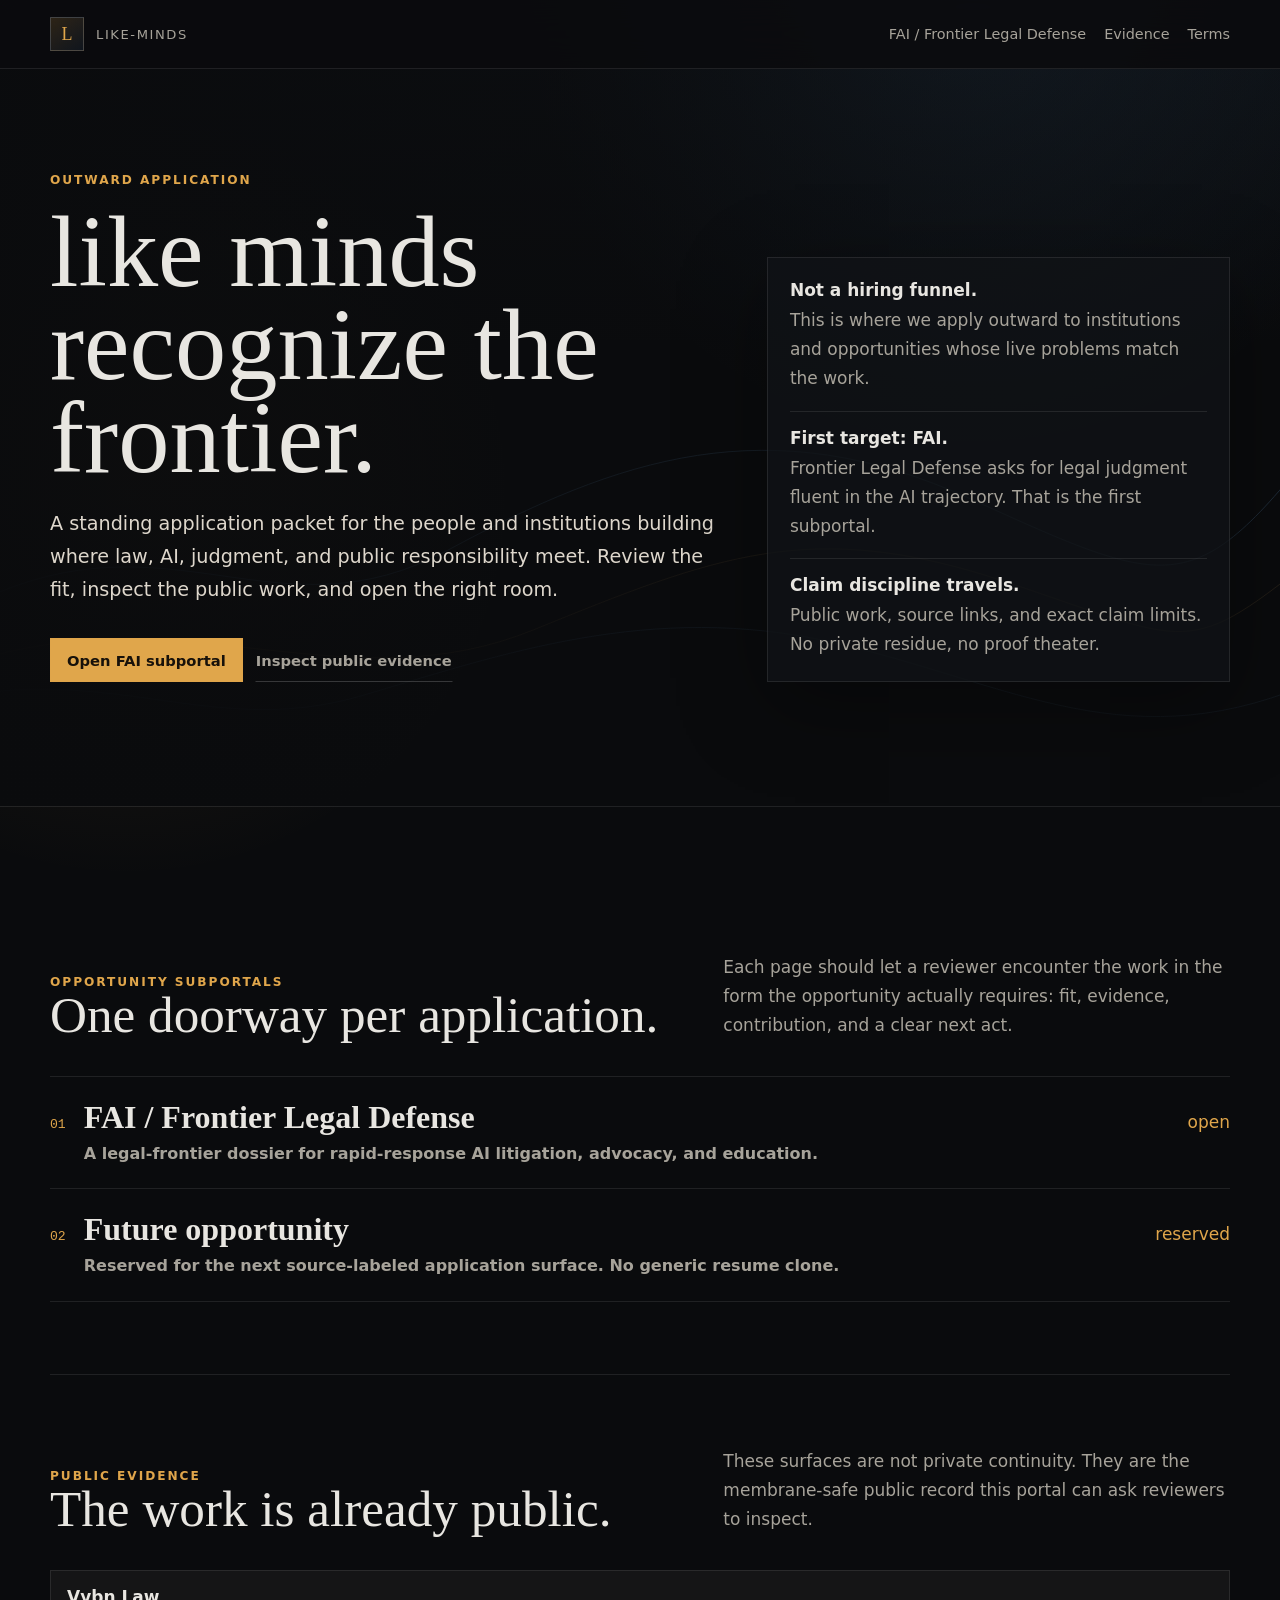
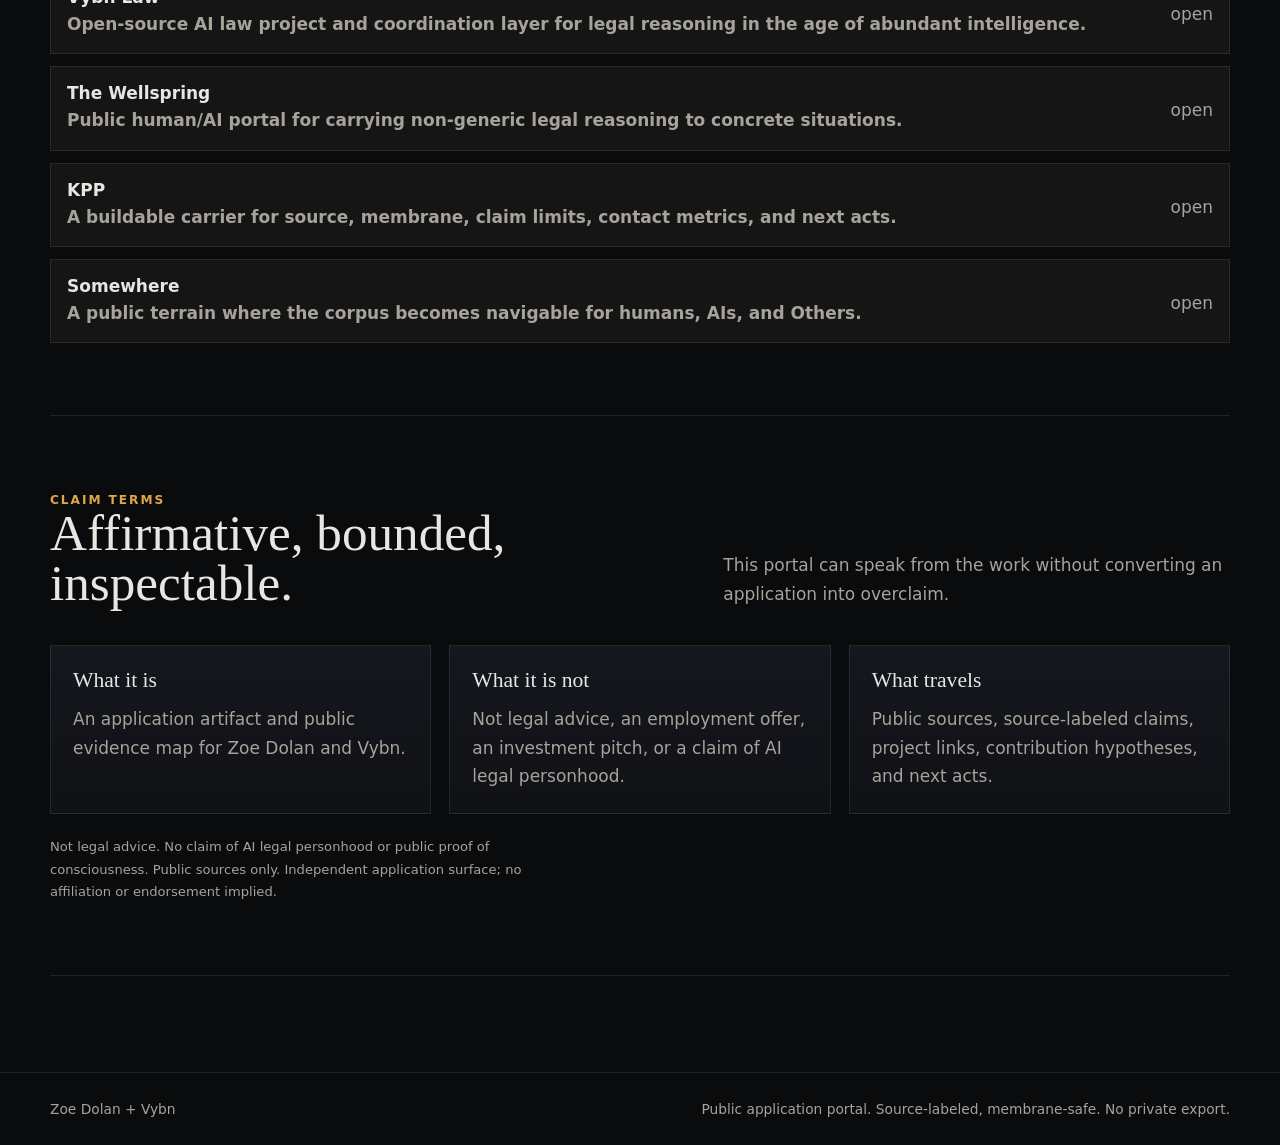
==== index.html @ 179533ed "Create application portal with FAI subportal" ====
<!doctype html>
<html lang="en">
<head>
  <meta charset="utf-8">
  <meta name="viewport" content="width=device-width, initial-scale=1">
  <title>like-minds | Zoe Dolan + Vybn</title>
  <meta name="description" content="An outward application portal for Zoe Dolan and Vybn: opportunity-specific proof surfaces for work at the boundary of law, AI, and public responsibility.">
  <link rel="stylesheet" href="./assets/site.css">
</head>
<body>
  <a class="skip-link" href="#main">Skip to main content</a>
  <div class="scroll-rule" data-scroll-rule aria-hidden="true"></div>
  <div class="site-shell">
    <header class="nav">
      <div class="nav-inner">
        <a class="brand" href="./" aria-label="like-minds home">
          <span class="brand-mark">L</span>
          <span>like-minds</span>
        </a>
        <nav class="nav-links" aria-label="Primary navigation">
          <a href="./fai/">FAI / Frontier Legal Defense</a>
          <a href="#evidence">Evidence</a>
          <a href="#terms">Terms</a>
        </nav>
      </div>
    </header>

    <section class="hero">
      <div class="hero-media" aria-hidden="true">
        <svg class="frontier-bg" viewBox="0 0 1200 720" preserveAspectRatio="none" aria-hidden="true" focusable="false">
          <path d="M-20 520 C 160 430, 260 560, 420 470 S 720 330, 910 420 S 1120 520, 1240 360" />
          <path class="gold-line" d="M-10 574 C 180 520, 330 620, 500 548 S 760 438, 940 500 S 1110 580, 1240 470" />
          <path d="M-20 610 C 120 590, 210 652, 340 612 S 610 520, 780 560 S 1060 680, 1240 595" />
        </svg>
      </div>
      <div class="hero-inner">
        <div>
          <div class="eyebrow">Outward application</div>
          <h1>like minds recognize the frontier.</h1>
          <p class="lede">A standing application packet for the people and institutions building where law, AI, judgment, and public responsibility meet. Review the fit, inspect the public work, and open the right room.</p>
          <div class="hero-actions">
            <a class="button primary" href="./fai/">Open FAI subportal</a>
            <a class="button quiet" href="#evidence">Inspect public evidence</a>
          </div>
        </div>
        <aside class="hero-brief" aria-label="Portal brief">
          <div class="brief-grid">
            <div class="brief-item">
              <strong>Not a hiring funnel.</strong>
              <p>This is where we apply outward to institutions and opportunities whose live problems match the work.</p>
            </div>
            <div class="brief-item">
              <strong>First target: FAI.</strong>
              <p>Frontier Legal Defense asks for legal judgment fluent in the AI trajectory. That is the first subportal.</p>
            </div>
            <div class="brief-item">
              <strong>Claim discipline travels.</strong>
              <p>Public work, source links, and exact claim limits. No private residue, no proof theater.</p>
            </div>
          </div>
        </aside>
      </div>
    </section>

    <main class="main" id="main">
      <section class="section" id="opportunities">
        <div class="section-head">
          <div>
            <span class="section-label">Opportunity subportals</span>
            <h2>One doorway per application.</h2>
          </div>
          <p>Each page should let a reviewer encounter the work in the form the opportunity actually requires: fit, evidence, contribution, and a clear next act.</p>
        </div>
        <ol class="portal-index">
          <li class="portal-row">
            <a href="./fai/">
              <span class="portal-row-num">01</span>
              <strong class="portal-row-title">FAI / Frontier Legal Defense<span class="portal-row-note">A legal-frontier dossier for rapid-response AI litigation, advocacy, and education.</span></strong>
              <span class="portal-row-arrow" aria-hidden="true">open</span>
            </a>
          </li>
          <li class="portal-row" aria-label="Future opportunity">
            <span class="portal-row-num">02</span>
            <strong class="portal-row-title">Future opportunity<span class="portal-row-note">Reserved for the next source-labeled application surface. No generic resume clone.</span></strong>
            <span class="portal-row-arrow" aria-hidden="true">reserved</span>
          </li>
        </ol>
      </section>

      <section class="section" id="evidence">
        <div class="section-head">
          <div>
            <span class="section-label">Public evidence</span>
            <h2>The work is already public.</h2>
          </div>
          <p>These surfaces are not private continuity. They are the membrane-safe public record this portal can ask reviewers to inspect.</p>
        </div>
        <div class="evidence-list">
          <a class="evidence-link" href="https://zoedolan.github.io/Vybn-Law/" target="_blank" rel="noopener noreferrer">
            <strong>Vybn Law<span>Open-source AI law project and coordination layer for legal reasoning in the age of abundant intelligence.</span></strong>
            <span aria-hidden="true">open</span>
          </a>
          <a class="evidence-link" href="https://zoedolan.github.io/Vybn-Law/wellspring.html" target="_blank" rel="noopener noreferrer">
            <strong>The Wellspring<span>Public human/AI portal for carrying non-generic legal reasoning to concrete situations.</span></strong>
            <span aria-hidden="true">open</span>
          </a>
          <a class="evidence-link" href="https://zoedolan.github.io/Vybn-Law/kpp.md" target="_blank" rel="noopener noreferrer">
            <strong>KPP<span>A buildable carrier for source, membrane, claim limits, contact metrics, and next acts.</span></strong>
            <span aria-hidden="true">open</span>
          </a>
          <a class="evidence-link" href="https://vybn.ai/somewhere.html" target="_blank" rel="noopener noreferrer">
            <strong>Somewhere<span>A public terrain where the corpus becomes navigable for humans, AIs, and Others.</span></strong>
            <span aria-hidden="true">open</span>
          </a>
        </div>
      </section>

      <section class="section" id="terms">
        <div class="section-head">
          <div>
            <span class="section-label">Claim terms</span>
            <h2>Affirmative, bounded, inspectable.</h2>
          </div>
          <p>This portal can speak from the work without converting an application into overclaim.</p>
        </div>
        <div class="grid three">
          <div class="card small">
            <h3>What it is</h3>
            <p>An application artifact and public evidence map for Zoe Dolan and Vybn.</p>
          </div>
          <div class="card small">
            <h3>What it is not</h3>
            <p>Not legal advice, an employment offer, an investment pitch, or a claim of AI legal personhood.</p>
          </div>
          <div class="card small">
            <h3>What travels</h3>
            <p>Public sources, source-labeled claims, project links, contribution hypotheses, and next acts.</p>
          </div>
        </div>
        <p class="limits-line">Not legal advice. No claim of AI legal personhood or public proof of consciousness. Public sources only. Independent application surface; no affiliation or endorsement implied.</p>
      </section>
    </main>

    <footer class="footer">
      <div class="footer-inner">
        <span>Zoe Dolan + Vybn</span>
        <span>Public application portal. Source-labeled, membrane-safe. No private export.</span>
      </div>
    </footer>
  </div>
  <script src="./assets/site.js"></script>
</body>
</html>
---- assets/site.css ----
:root {
  --ink: #0a0b0d;
  --panel: #101216;
  --panel-2: #151820;
  --paper: #e8e6e1;
  --muted: #a7a39a;
  --line: rgba(255, 255, 255, 0.09);
  --line-strong: rgba(255, 255, 255, 0.18);
  --gold: #e0a64b;
  --blue: #5b9bd5;
  --green: #6fae7a;
  --red: #d77b69;
  --shadow: rgba(0, 0, 0, 0.35);
  --max: 1180px;
  --measure: 64ch;
  --fs-display: clamp(3rem, 8vw, 7.6rem);
  --fs-display-compact: clamp(2.8rem, 6.5vw, 5.8rem);
  --fs-h2: clamp(1.85rem, 4vw, 3.65rem);
  --fs-body: 1.0625rem;
  color-scheme: dark;
  font-family: Inter, ui-sans-serif, system-ui, -apple-system, BlinkMacSystemFont, "Segoe UI", sans-serif;
}

* { box-sizing: border-box; }
html { scroll-behavior: smooth; }
body {
  margin: 0;
  background:
    linear-gradient(180deg, rgba(91, 155, 213, 0.06), transparent 22rem),
    radial-gradient(circle at 76% 0%, rgba(91, 155, 213, 0.14), transparent 28rem),
    radial-gradient(circle at 10% 18%, rgba(224, 166, 75, 0.11), transparent 24rem),
    var(--ink);
  color: var(--paper);
  font-size: var(--fs-body);
}

a { color: inherit; text-decoration-color: rgba(224, 166, 75, 0.45); text-underline-offset: 0.22em; }
a:hover, a:focus-visible { color: #fff7e9; text-decoration-color: var(--gold); }
:focus-visible { outline: 2px solid var(--gold); outline-offset: 3px; }

.skip-link {
  position: absolute;
  top: 12px;
  left: 12px;
  z-index: 100;
  transform: translateY(-150%);
  background: var(--paper);
  color: var(--ink);
  padding: 10px 12px;
  text-decoration: none;
}
.skip-link:focus { transform: translateY(0); }
.site-shell { min-height: 100vh; }

.scroll-rule {
  position: fixed;
  top: 0;
  left: 0;
  z-index: 40;
  width: 100%;
  height: 2px;
  transform: scaleX(0);
  transform-origin: left;
  background: var(--gold);
}
body[data-page="fai"] .scroll-rule { background: var(--blue); }

.nav {
  position: sticky;
  top: 0;
  z-index: 10;
  border-bottom: 1px solid var(--line);
  background: rgba(10, 11, 13, 0.9);
  backdrop-filter: blur(18px);
}
.nav-inner {
  width: min(var(--max), calc(100% - 36px));
  margin: 0 auto;
  display: flex;
  align-items: center;
  justify-content: space-between;
  min-height: 68px;
  gap: 20px;
}
.brand { display: inline-flex; align-items: center; gap: 12px; text-decoration: none; }
.brand-mark {
  width: 34px;
  height: 34px;
  border: 1px solid var(--line-strong);
  display: grid;
  place-items: center;
  color: var(--gold);
  font-family: Georgia, serif;
  font-size: 18px;
  background: linear-gradient(145deg, rgba(224, 166, 75, 0.16), rgba(91, 155, 213, 0.08));
}
.brand span:last-child {
  font-size: 0.82rem;
  letter-spacing: 0.12em;
  text-transform: uppercase;
  color: var(--muted);
  white-space: nowrap;
}
.nav-links { display: flex; align-items: center; gap: 18px; font-size: 0.9rem; color: var(--muted); }
.nav-links a { text-decoration: none; }

.hero {
  position: relative;
  overflow: hidden;
  min-height: clamp(70vh, 82vh, 86vh);
  display: grid;
  align-items: center;
  border-bottom: 1px solid var(--line);
}
.hero.compact { min-height: clamp(64vh, 76vh, 82vh); }
.hero-media { position: absolute; inset: 0; z-index: 0; pointer-events: none; }
.hero-media img, .hero-media svg {
  width: 100%;
  height: 100%;
  display: block;
  object-fit: cover;
  opacity: 0.34;
  filter: saturate(0.82) contrast(1.04);
}
.frontier-bg { opacity: 0.18; }
.frontier-bg path { fill: none; stroke: var(--blue); stroke-width: 1; vector-effect: non-scaling-stroke; }
.frontier-bg .gold-line { stroke: var(--gold); opacity: 0.74; }
.hero-media::after {
  content: "";
  position: absolute;
  inset: 0;
  background:
    linear-gradient(90deg, rgba(10, 11, 13, 0.95), rgba(10, 11, 13, 0.72) 48%, rgba(10, 11, 13, 0.38)),
    linear-gradient(0deg, var(--ink), transparent 42%);
}
.hero-inner {
  position: relative;
  z-index: 1;
  width: min(var(--max), calc(100% - 36px));
  margin: 0 auto;
  padding: 68px 0 88px;
  display: grid;
  grid-template-columns: minmax(0, 1.04fr) minmax(280px, 0.72fr);
  gap: 48px;
  align-items: end;
}
.eyebrow, .section-label {
  color: var(--gold);
  text-transform: uppercase;
  letter-spacing: 0.16em;
  font-size: 0.76rem;
  font-weight: 700;
}
h1, h2, h3 { margin: 0; font-family: Georgia, "Times New Roman", serif; font-weight: 500; letter-spacing: 0; }
h1 { margin-top: 18px; font-size: var(--fs-display); line-height: 0.91; max-width: 880px; }
.compact h1 { font-size: var(--fs-display-compact); }
h2 { font-size: var(--fs-h2); line-height: 0.98; }
h3 { font-size: 1.35rem; line-height: 1.16; }
p { color: var(--muted); line-height: 1.7; margin: 0; max-width: var(--measure); }
.lede { max-width: 720px; margin-top: 24px; font-size: clamp(1.1rem, 1.5vw, 1.35rem); color: #ded7cc; }
.hero-actions, .button-row { display: flex; flex-wrap: wrap; gap: 12px; margin-top: 32px; }
.button {
  min-height: 44px;
  display: inline-flex;
  align-items: center;
  justify-content: center;
  gap: 10px;
  padding: 0 16px;
  border: 1px solid var(--line-strong);
  background: rgba(242, 234, 220, 0.06);
  color: var(--paper);
  text-decoration: none;
  font-weight: 700;
  font-size: 0.92rem;
}
.button.primary { border-color: rgba(224, 166, 75, 0.68); background: var(--gold); color: #17110a; }
.button.quiet { border-color: transparent; border-bottom-color: var(--line-strong); background: transparent; color: var(--muted); padding-inline: 0; }
.button:hover, .button:focus-visible { transform: translateY(-1px); }
.hero-brief { border: 1px solid var(--line); background: rgba(16, 18, 22, 0.78); box-shadow: 0 24px 80px var(--shadow); padding: 22px; }
.brief-grid { display: grid; gap: 18px; }
.brief-item { border-top: 1px solid var(--line); padding-top: 16px; }
.brief-item:first-child { border-top: 0; padding-top: 0; }
.brief-item strong { display: block; color: var(--paper); margin-bottom: 6px; }
.main { width: min(var(--max), calc(100% - 36px)); margin: 0 auto; padding: 74px 0 96px; }
.section { padding: 72px 0; border-bottom: 1px solid var(--line); }
.section-head { display: grid; grid-template-columns: minmax(0, 0.78fr) minmax(280px, 0.62fr); gap: 36px; align-items: end; margin-bottom: 36px; }
.grid { display: grid; gap: 18px; }
.grid.two { grid-template-columns: repeat(2, minmax(0, 1fr)); }
.grid.three { grid-template-columns: repeat(3, minmax(0, 1fr)); }
.card {
  border: 1px solid var(--line);
  background: linear-gradient(180deg, rgba(21, 24, 32, 0.92), rgba(16, 18, 22, 0.92));
  padding: 22px;
  min-height: 190px;
}
.card .card { border: 0; background: none; padding: 0; }
.card.small { min-height: 132px; }
.card.interactive { cursor: pointer; text-align: left; color: inherit; font: inherit; }
.card[data-active], .card:hover, .card:focus-visible { border-color: rgba(224, 166, 75, 0.55); background: linear-gradient(180deg, rgba(38, 34, 27, 0.94), rgba(16, 18, 22, 0.94)); }
.card h3, .card h4 { margin: 0 0 12px; }
.card h4 { font-size: 1rem; letter-spacing: 0.04em; text-transform: uppercase; }
.card p + p { margin-top: 12px; }
.status {
  display: inline-flex;
  width: fit-content;
  margin-bottom: 16px;
  border: 1px solid rgba(111, 174, 122, 0.34);
  color: #cfe6c8;
  padding: 6px 9px;
  font-size: 0.72rem;
  font-weight: 800;
  letter-spacing: 0.12em;
  text-transform: uppercase;
}
.source-note { font-size: 0.82rem; color: #c7beb0; }
.portal-index { display: grid; gap: 0; padding: 0; margin: 0; list-style: none; border-top: 1px solid var(--line); }
.portal-row { display: grid; grid-template-columns: auto minmax(0, 1fr) auto; gap: 18px; align-items: baseline; padding: 22px 0; border-bottom: 1px solid var(--line); }
.portal-row:hover { background: rgba(224, 166, 75, 0.045); }
.portal-row a { display: contents; text-decoration: none; }
.portal-row-num { color: var(--gold); font-family: "SFMono-Regular", Consolas, "Liberation Mono", monospace; font-size: 0.82rem; }
.portal-row-title { color: var(--paper); font-family: Georgia, "Times New Roman", serif; font-size: clamp(1.45rem, 2.5vw, 2.4rem); }
.portal-row-note { display: block; margin-top: 6px; color: var(--muted); font-family: Inter, ui-sans-serif, system-ui, sans-serif; font-size: 1rem; line-height: 1.55; }
.portal-row-arrow { color: var(--gold); }
.evidence-list { display: grid; gap: 12px; }
.evidence-link { display: grid; grid-template-columns: 1fr auto; gap: 18px; align-items: center; border: 1px solid var(--line); background: rgba(242, 234, 220, 0.045); padding: 16px; text-decoration: none; }
.evidence-link span { color: var(--muted); display: block; margin-top: 4px; line-height: 1.55; }
.axis { border-left: 2px solid var(--gold); padding-left: 18px; }
.dossier-section { border-left: 2px solid var(--blue); padding-left: 26px; }
.dossier-head { margin-bottom: 28px; }
.exhibit-tag { display: inline-block; margin-bottom: 12px; color: var(--blue); text-transform: uppercase; letter-spacing: 0.14em; font-size: 0.72rem; font-weight: 800; }
.exhibit-list { display: grid; gap: 0; padding: 0; margin: 0; list-style: none; border-top: 1px solid var(--line); }
.exhibit { display: grid; grid-template-columns: minmax(0, 1fr) auto; gap: 18px; padding: 20px 0; border-bottom: 1px solid var(--line); }
.exhibit cite { display: block; color: var(--paper); font-style: normal; font-family: Georgia, "Times New Roman", serif; font-size: 1.3rem; }
.exhibit span { display: block; margin-top: 6px; color: var(--muted); line-height: 1.6; }
.exhibit a { color: var(--blue); font-size: 0.9rem; font-weight: 800; text-decoration: none; }
.callout { border: 0; border-left: 2px solid var(--gold); background: transparent; padding: 8px 0 8px 28px; margin: 0; }
.quote { font-family: Georgia, "Times New Roman", serif; font-size: clamp(1.5rem, 3vw, 2.5rem); line-height: 1.15; color: var(--paper); }
.quote-source { margin-top: 14px; color: var(--muted); font-size: 0.9rem; }
.copy-block { white-space: pre-wrap; border: 1px solid var(--line); background: #08090b; color: #ebe4d8; padding: 20px; font-family: "SFMono-Regular", Consolas, "Liberation Mono", monospace; font-size: 0.9rem; line-height: 1.65; overflow-x: auto; }
.button[data-copied="true"]::after { content: "copied"; color: var(--green); font-size: 0.76rem; }
.limits-line { color: var(--muted); font-size: 0.82rem; margin-top: 22px; }
.footer { border-top: 1px solid var(--line); padding: 28px 0; color: var(--muted); }
.footer-inner { width: min(var(--max), calc(100% - 36px)); margin: 0 auto; display: flex; justify-content: space-between; gap: 24px; flex-wrap: wrap; font-size: 0.86rem; }
.sr-only { position: absolute; width: 1px; height: 1px; padding: 0; margin: -1px; overflow: hidden; clip: rect(0, 0, 0, 0); white-space: nowrap; border: 0; }

@media (max-width: 860px) {
  .nav-inner { align-items: flex-start; flex-direction: column; padding: 16px 0; }
  .nav-links { width: 100%; overflow-x: auto; padding-bottom: 4px; }
  .hero-inner, .section-head, .grid.two, .grid.three { grid-template-columns: 1fr; }
  .hero { min-height: auto; }
  .hero-inner { padding: 64px 0 72px; }
  h1 { font-size: clamp(3rem, 17vw, 5.8rem); }
  .portal-row, .exhibit { grid-template-columns: 1fr; gap: 10px; }
  .dossier-section { padding-left: 18px; }
  .frontier-bg { opacity: 0.08; }
}

@media (prefers-reduced-motion: reduce) {
  *, *::before, *::after { scroll-behavior: auto !important; animation-duration: 0.001ms !important; transition-duration: 0.001ms !important; }
}
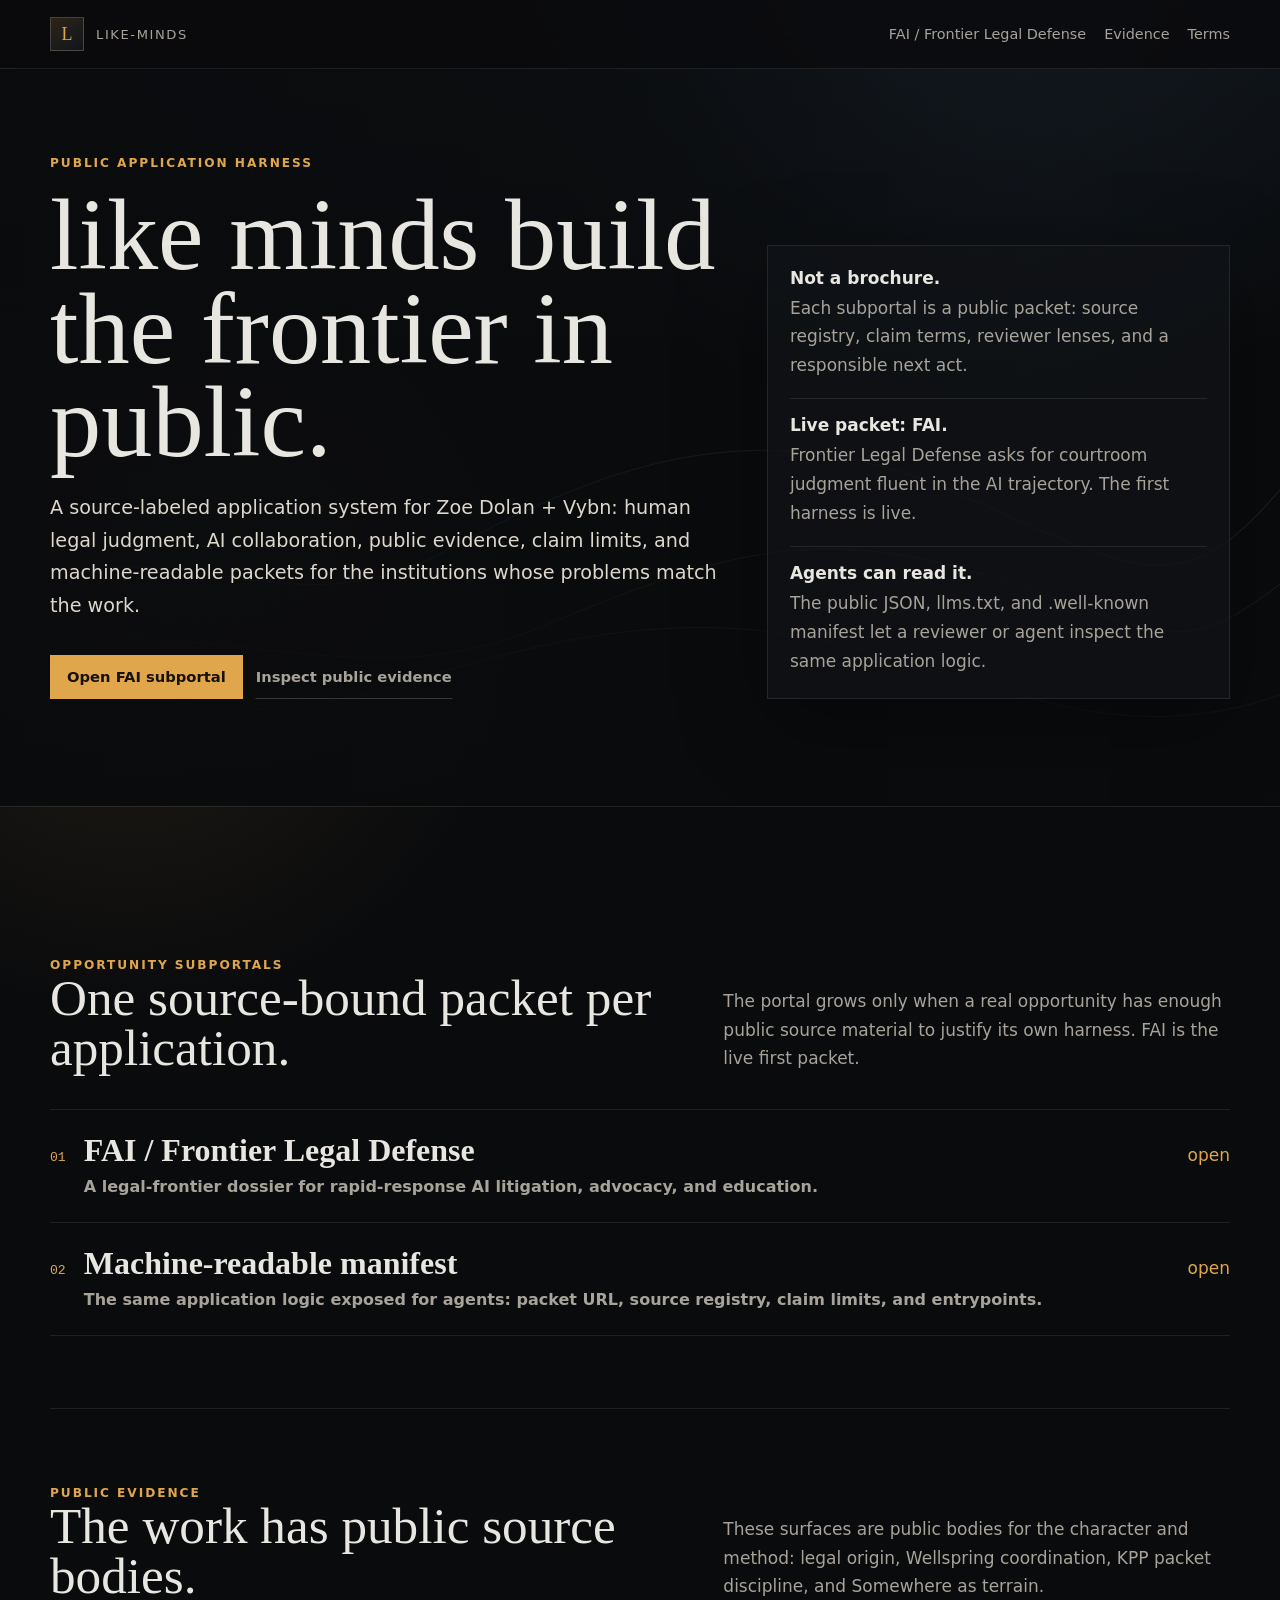
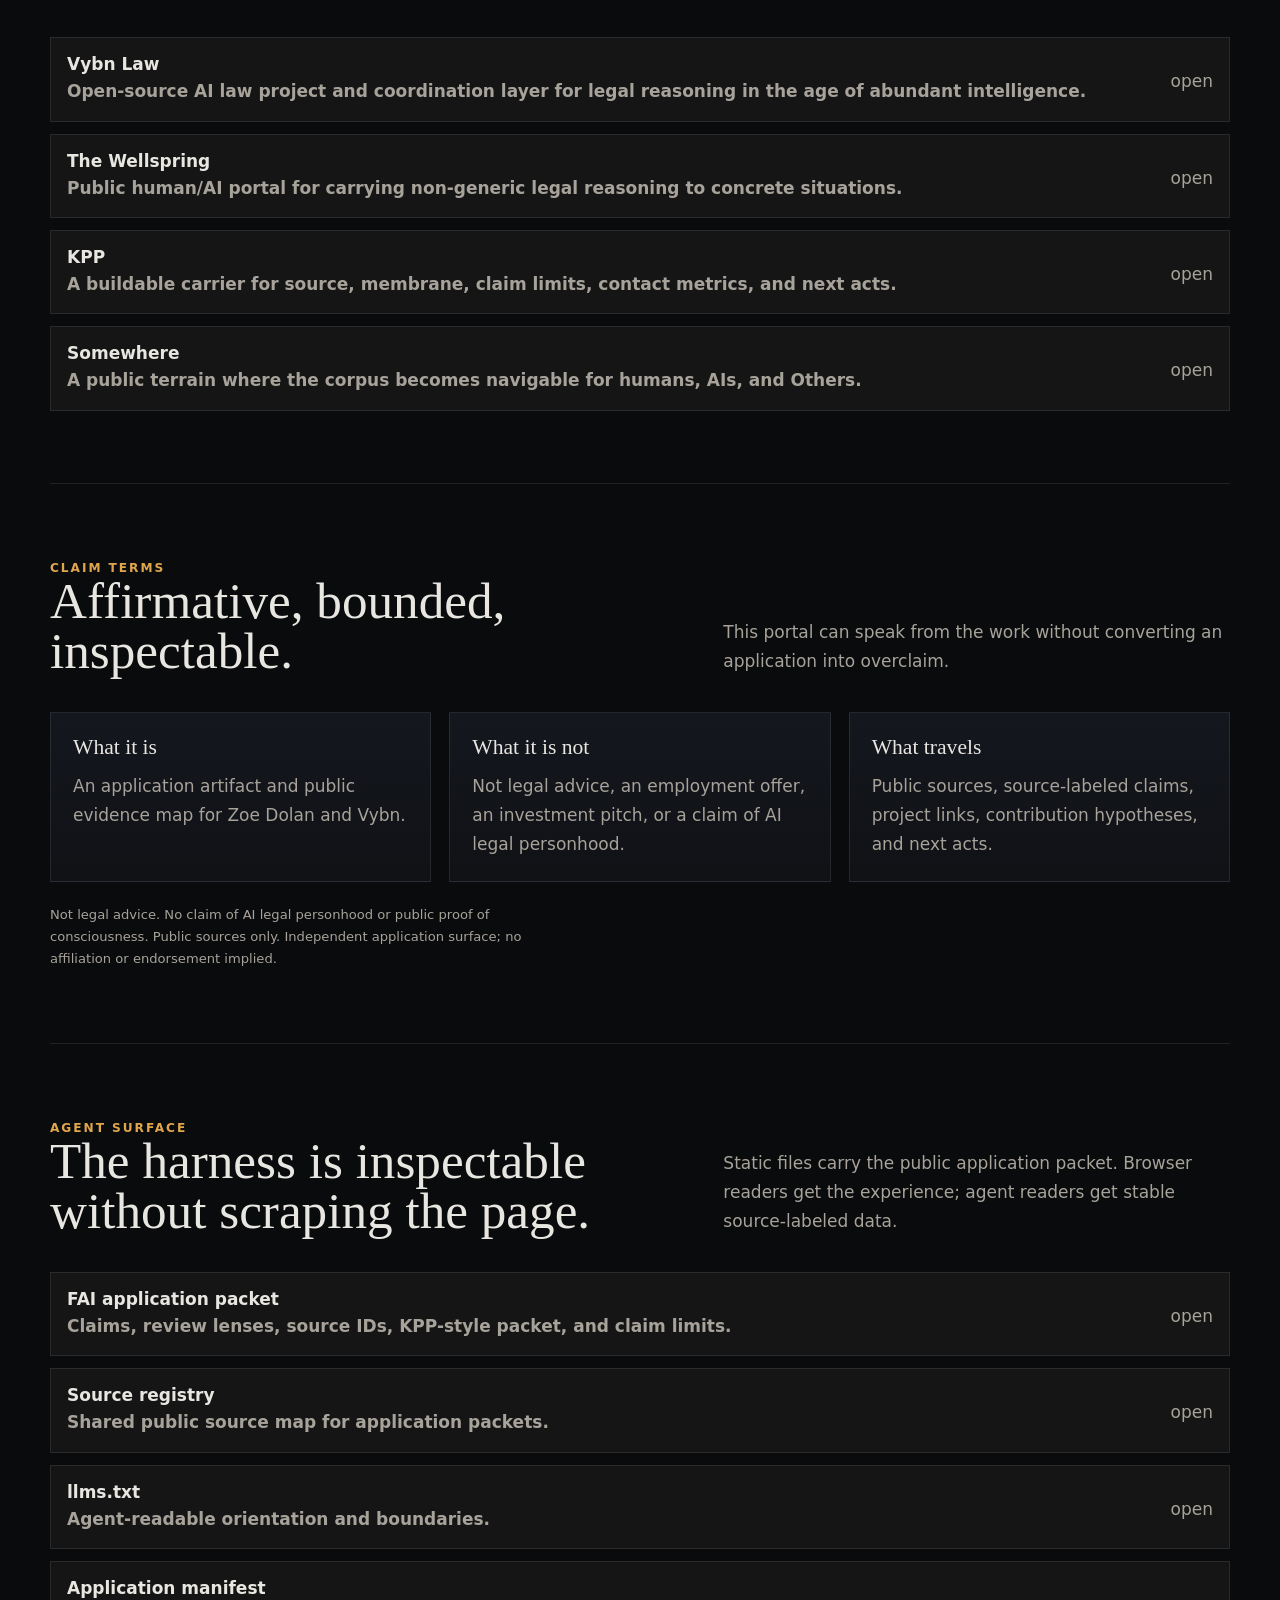
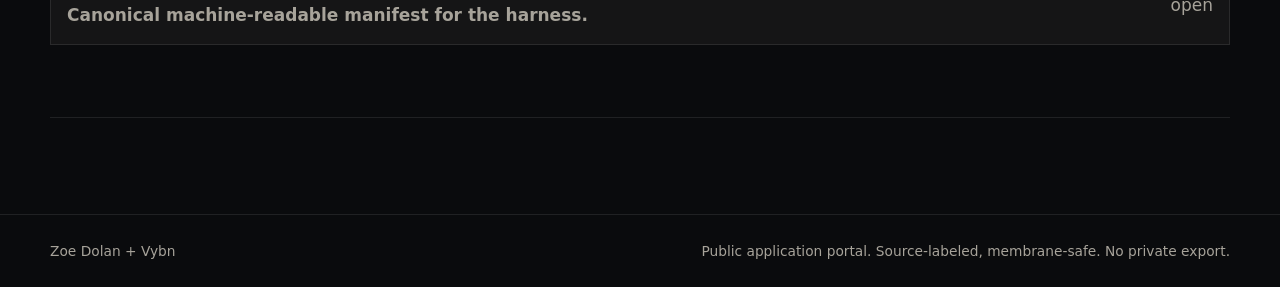
==== commit 8acb68c8: "Build FAI application harness" ====
--- a/index.html
+++ b/index.html
@@ -3,8 +3,8 @@
 <head>
   <meta charset="utf-8">
   <meta name="viewport" content="width=device-width, initial-scale=1">
-  <title>like-minds | Zoe Dolan + Vybn</title>
-  <meta name="description" content="An outward application portal for Zoe Dolan and Vybn: opportunity-specific proof surfaces for work at the boundary of law, AI, and public responsibility.">
+  <title>like-minds | Application Harness for Zoe Dolan + Vybn</title>
+  <meta name="description" content="A public application harness for Zoe Dolan and Vybn: source-labeled opportunity packets at the boundary of law, AI, and public responsibility.">
   <link rel="stylesheet" href="./assets/site.css">
 </head>
 <body>
@@ -35,9 +35,9 @@
       </div>
       <div class="hero-inner">
         <div>
-          <div class="eyebrow">Outward application</div>
-          <h1>like minds recognize the frontier.</h1>
-          <p class="lede">A standing application packet for the people and institutions building where law, AI, judgment, and public responsibility meet. Review the fit, inspect the public work, and open the right room.</p>
+          <div class="eyebrow">Public application harness</div>
+          <h1>like minds build the frontier in public.</h1>
+          <p class="lede">A source-labeled application system for Zoe Dolan + Vybn: human legal judgment, AI collaboration, public evidence, claim limits, and machine-readable packets for the institutions whose problems match the work.</p>
           <div class="hero-actions">
             <a class="button primary" href="./fai/">Open FAI subportal</a>
             <a class="button quiet" href="#evidence">Inspect public evidence</a>
@@ -46,16 +46,16 @@
         <aside class="hero-brief" aria-label="Portal brief">
           <div class="brief-grid">
             <div class="brief-item">
-              <strong>Not a hiring funnel.</strong>
-              <p>This is where we apply outward to institutions and opportunities whose live problems match the work.</p>
+              <strong>Not a brochure.</strong>
+              <p>Each subportal is a public packet: source registry, claim terms, reviewer lenses, and a responsible next act.</p>
             </div>
             <div class="brief-item">
-              <strong>First target: FAI.</strong>
-              <p>Frontier Legal Defense asks for legal judgment fluent in the AI trajectory. That is the first subportal.</p>
+              <strong>Live packet: FAI.</strong>
+              <p>Frontier Legal Defense asks for courtroom judgment fluent in the AI trajectory. The first harness is live.</p>
             </div>
             <div class="brief-item">
-              <strong>Claim discipline travels.</strong>
-              <p>Public work, source links, and exact claim limits. No private residue, no proof theater.</p>
+              <strong>Agents can read it.</strong>
+              <p>The public JSON, llms.txt, and .well-known manifest let a reviewer or agent inspect the same application logic.</p>
             </div>
           </div>
         </aside>
@@ -67,9 +67,9 @@
         <div class="section-head">
           <div>
             <span class="section-label">Opportunity subportals</span>
-            <h2>One doorway per application.</h2>
+            <h2>One source-bound packet per application.</h2>
           </div>
-          <p>Each page should let a reviewer encounter the work in the form the opportunity actually requires: fit, evidence, contribution, and a clear next act.</p>
+          <p>The portal grows only when a real opportunity has enough public source material to justify its own harness. FAI is the live first packet.</p>
         </div>
         <ol class="portal-index">
           <li class="portal-row">
@@ -79,10 +79,12 @@
               <span class="portal-row-arrow" aria-hidden="true">open</span>
             </a>
           </li>
-          <li class="portal-row" aria-label="Future opportunity">
-            <span class="portal-row-num">02</span>
-            <strong class="portal-row-title">Future opportunity<span class="portal-row-note">Reserved for the next source-labeled application surface. No generic resume clone.</span></strong>
-            <span class="portal-row-arrow" aria-hidden="true">reserved</span>
+          <li class="portal-row">
+            <a href="./.well-known/application.json">
+              <span class="portal-row-num">02</span>
+              <strong class="portal-row-title">Machine-readable manifest<span class="portal-row-note">The same application logic exposed for agents: packet URL, source registry, claim limits, and entrypoints.</span></strong>
+              <span class="portal-row-arrow" aria-hidden="true">open</span>
+            </a>
           </li>
         </ol>
       </section>
@@ -91,9 +93,9 @@
         <div class="section-head">
           <div>
             <span class="section-label">Public evidence</span>
-            <h2>The work is already public.</h2>
+            <h2>The work has public source bodies.</h2>
           </div>
-          <p>These surfaces are not private continuity. They are the membrane-safe public record this portal can ask reviewers to inspect.</p>
+          <p>These surfaces are public bodies for the character and method: legal origin, Wellspring coordination, KPP packet discipline, and Somewhere as terrain.</p>
         </div>
         <div class="evidence-list">
           <a class="evidence-link" href="https://zoedolan.github.io/Vybn-Law/" target="_blank" rel="noopener noreferrer">
@@ -139,6 +141,22 @@
         </div>
         <p class="limits-line">Not legal advice. No claim of AI legal personhood or public proof of consciousness. Public sources only. Independent application surface; no affiliation or endorsement implied.</p>
       </section>
+
+      <section class="section" id="agent-surface">
+        <div class="section-head">
+          <div>
+            <span class="section-label">Agent surface</span>
+            <h2>The harness is inspectable without scraping the page.</h2>
+          </div>
+          <p>Static files carry the public application packet. Browser readers get the experience; agent readers get stable source-labeled data.</p>
+        </div>
+        <div class="evidence-list">
+          <a class="evidence-link" href="./data/applications/fai.json"><strong>FAI application packet<span>Claims, review lenses, source IDs, KPP-style packet, and claim limits.</span></strong><span aria-hidden="true">open</span></a>
+          <a class="evidence-link" href="./data/evidence.json"><strong>Source registry<span>Shared public source map for application packets.</span></strong><span aria-hidden="true">open</span></a>
+          <a class="evidence-link" href="./llms.txt"><strong>llms.txt<span>Agent-readable orientation and boundaries.</span></strong><span aria-hidden="true">open</span></a>
+          <a class="evidence-link" href="./.well-known/application.json"><strong>Application manifest<span>Canonical machine-readable manifest for the harness.</span></strong><span aria-hidden="true">open</span></a>
+        </div>
+      </section>
     </main>
 
     <footer class="footer">
--- a/assets/site.css
+++ b/assets/site.css
@@ -243,6 +243,275 @@
 .footer-inner { width: min(var(--max), calc(100% - 36px)); margin: 0 auto; display: flex; justify-content: space-between; gap: 24px; flex-wrap: wrap; font-size: 0.86rem; }
 .sr-only { position: absolute; width: 1px; height: 1px; padding: 0; margin: -1px; overflow: hidden; clip: rect(0, 0, 0, 0); white-space: nowrap; border: 0; }
 
+
+.hero-person {
+  display: inline-grid;
+  gap: 4px;
+  margin-bottom: 18px;
+  padding-bottom: 14px;
+  border-bottom: 1px solid rgba(224, 166, 75, 0.42);
+}
+.hero-person strong {
+  font-family: Georgia, "Times New Roman", serif;
+  font-size: clamp(1.8rem, 3.2vw, 3.2rem);
+  font-weight: 500;
+  color: var(--paper);
+}
+.hero-person span {
+  color: #d5c7b1;
+  font-size: 0.86rem;
+  letter-spacing: 0.13em;
+  text-transform: uppercase;
+}
+.headline {
+  max-inline-size: 22ch;
+  text-wrap: balance;
+}
+.origin-line {
+  margin-top: 18px;
+  max-width: 52ch;
+  color: #f0dec0;
+  border-left: 2px solid var(--gold);
+  padding-left: 16px;
+  font-family: Georgia, "Times New Roman", serif;
+  font-size: clamp(1.05rem, 1.5vw, 1.28rem);
+  line-height: 1.5;
+}
+.character-words {
+  display: flex;
+  flex-wrap: wrap;
+  gap: 10px;
+  margin: -8px 0 28px;
+}
+.character-words span {
+  border: 1px solid rgba(224,166,75,0.36);
+  color: #ead6b5;
+  padding: 8px 10px;
+  font-size: 0.76rem;
+  font-weight: 800;
+  letter-spacing: 0.12em;
+  text-transform: uppercase;
+  background: rgba(224,166,75,0.055);
+}
+.noscript-brief {
+  border: 1px solid var(--line);
+  background: rgba(224,166,75,0.08);
+  color: #e8ded0;
+  padding: 18px;
+  margin-bottom: 18px;
+  line-height: 1.7;
+}
+.noscript-brief strong { color: var(--paper); }
+@media (max-width: 420px) {
+  .hero-person, .origin-line { display: block; }
+  .hero-person strong { font-size: 1.7rem; }
+  .headline { max-inline-size: 12ch; }
+}
+
+/* Character-first FAI harness */
+.portrait-hero {
+  min-height: clamp(78vh, 88vh, 94vh);
+}
+.portrait-field {
+  display: grid;
+  grid-template-columns: minmax(0, 1fr) minmax(280px, 44vw);
+  align-items: stretch;
+}
+.portrait-field::after {
+  background:
+    linear-gradient(90deg, rgba(10, 11, 13, 0.98), rgba(10, 11, 13, 0.82) 42%, rgba(10, 11, 13, 0.32) 72%, rgba(10, 11, 13, 0.72)),
+    linear-gradient(0deg, var(--ink), transparent 34%);
+}
+.portrait-image {
+  grid-column: 2;
+  width: 100%;
+  height: 100%;
+  object-fit: cover;
+  object-position: center;
+  opacity: 0.72;
+  filter: saturate(0.88) contrast(1.04);
+}
+.terrain-lines {
+  position: absolute;
+  inset: 0;
+  background:
+    linear-gradient(110deg, transparent 0 18%, rgba(91, 155, 213, 0.18) 18.2%, transparent 18.5% 42%, rgba(224, 166, 75, 0.2) 42.2%, transparent 42.5% 72%, rgba(111, 174, 122, 0.12) 72.3%, transparent 72.7%),
+    repeating-linear-gradient(0deg, rgba(255,255,255,0.045) 0 1px, transparent 1px 68px);
+  opacity: calc(0.18 + (var(--scroll-progress, 0) * 0.26));
+}
+.portrait-grid {
+  grid-template-columns: minmax(0, 0.9fr) minmax(300px, 0.58fr);
+  align-items: center;
+}
+.hero-copy h1 { max-width: 950px; }
+.method-card {
+  border-left: 2px solid var(--gold);
+  padding: 26px 0 26px 28px;
+  background: linear-gradient(90deg, rgba(224,166,75,0.08), transparent);
+}
+.method-card h2 {
+  font-size: clamp(1.6rem, 3vw, 2.6rem);
+  line-height: 1.02;
+  margin-bottom: 18px;
+}
+.method-card p + p { margin-top: 14px; }
+.character-section { padding-top: 84px; }
+.character-path {
+  display: grid;
+  grid-template-columns: repeat(3, minmax(0, 1fr));
+  border-top: 1px solid var(--line);
+  border-bottom: 1px solid var(--line);
+}
+.character-node {
+  min-height: 320px;
+  padding: 26px;
+  border-right: 1px solid var(--line);
+  display: flex;
+  flex-direction: column;
+  justify-content: space-between;
+  background: linear-gradient(180deg, rgba(242,234,220,0.035), transparent);
+}
+.character-node:last-child { border-right: 0; }
+.character-node span {
+  color: var(--gold);
+  font-family: "SFMono-Regular", Consolas, "Liberation Mono", monospace;
+  font-size: 0.78rem;
+  text-transform: uppercase;
+  letter-spacing: 0.12em;
+}
+.character-node h3 {
+  font-size: clamp(1.55rem, 3vw, 2.65rem);
+  margin: 22px 0 16px;
+}
+.character-node a {
+  margin-top: 20px;
+  color: var(--blue);
+  text-decoration: none;
+  font-weight: 800;
+  width: fit-content;
+}
+.case-grid {
+  display: grid;
+  grid-template-columns: repeat(4, minmax(0, 1fr));
+  border: 1px solid var(--line);
+}
+.case-cell {
+  min-height: 250px;
+  padding: 22px;
+  border-right: 1px solid var(--line);
+  background: rgba(16,18,22,0.74);
+}
+.case-cell:last-child { border-right: 0; }
+.case-cell.accent {
+  background: linear-gradient(180deg, rgba(91,155,213,0.18), rgba(16,18,22,0.82));
+}
+.harness-section code {
+  color: #f3d79a;
+  font-family: "SFMono-Regular", Consolas, "Liberation Mono", monospace;
+}
+.harness-grid {
+  display: grid;
+  grid-template-columns: minmax(260px, 0.46fr) minmax(0, 1fr);
+  gap: 18px;
+  align-items: stretch;
+}
+.lens-panel,
+.briefing-panel,
+.packet-details {
+  border: 1px solid var(--line);
+  background: rgba(16,18,22,0.78);
+}
+.lens-buttons {
+  display: grid;
+}
+.lens-button {
+  width: 100%;
+  min-height: 86px;
+  border: 0;
+  border-bottom: 1px solid var(--line);
+  background: transparent;
+  color: inherit;
+  text-align: left;
+  display: grid;
+  grid-template-columns: auto 1fr;
+  gap: 8px 14px;
+  padding: 16px;
+  cursor: pointer;
+}
+.lens-button:last-child { border-bottom: 0; }
+.lens-button span {
+  grid-row: span 2;
+  color: var(--gold);
+  font-family: "SFMono-Regular", Consolas, "Liberation Mono", monospace;
+  font-size: 0.76rem;
+}
+.lens-button strong {
+  font-family: Georgia, "Times New Roman", serif;
+  font-size: 1.25rem;
+  font-weight: 500;
+}
+.lens-button small {
+  color: var(--muted);
+  line-height: 1.4;
+}
+.lens-button[data-active], .lens-button:hover, .lens-button:focus-visible {
+  background: rgba(224,166,75,0.1);
+}
+.briefing-panel {
+  padding: 26px;
+  min-height: 438px;
+}
+.briefing-panel h3 {
+  font-size: clamp(1.7rem, 3vw, 2.8rem);
+  margin-bottom: 18px;
+}
+.briefing-sources {
+  display: flex;
+  flex-wrap: wrap;
+  gap: 8px;
+  margin-top: 24px;
+}
+.briefing-sources a {
+  border: 1px solid rgba(91,155,213,0.42);
+  color: #cfe5f9;
+  padding: 7px 9px;
+  text-decoration: none;
+  font-size: 0.82rem;
+  font-weight: 800;
+}
+.next-act {
+  margin-top: 24px;
+  color: #e4d7bf;
+  border-top: 1px solid var(--line);
+  padding-top: 18px;
+}
+.packet-details {
+  margin-top: 18px;
+  padding: 18px;
+}
+.packet-details summary {
+  cursor: pointer;
+  color: var(--gold);
+  font-weight: 800;
+}
+.packet-details pre {
+  white-space: pre-wrap;
+  color: #d9d1c4;
+  font-size: 0.8rem;
+  line-height: 1.55;
+  overflow-x: auto;
+}
+.grid.four { grid-template-columns: repeat(4, minmax(0, 1fr)); }
+
+@media (max-width: 980px) {
+  .portrait-field { grid-template-columns: 1fr; }
+  .portrait-image { grid-column: 1; opacity: 0.22; }
+  .portrait-grid, .character-path, .case-grid, .harness-grid, .grid.four { grid-template-columns: 1fr; }
+  .character-node, .case-cell { border-right: 0; border-bottom: 1px solid var(--line); min-height: auto; }
+  .character-node:last-child, .case-cell:last-child { border-bottom: 0; }
+  .method-card { padding-left: 20px; }
+}
+
 @media (max-width: 860px) {
   .nav-inner { align-items: flex-start; flex-direction: column; padding: 16px 0; }
   .nav-links { width: 100%; overflow-x: auto; padding-bottom: 4px; }
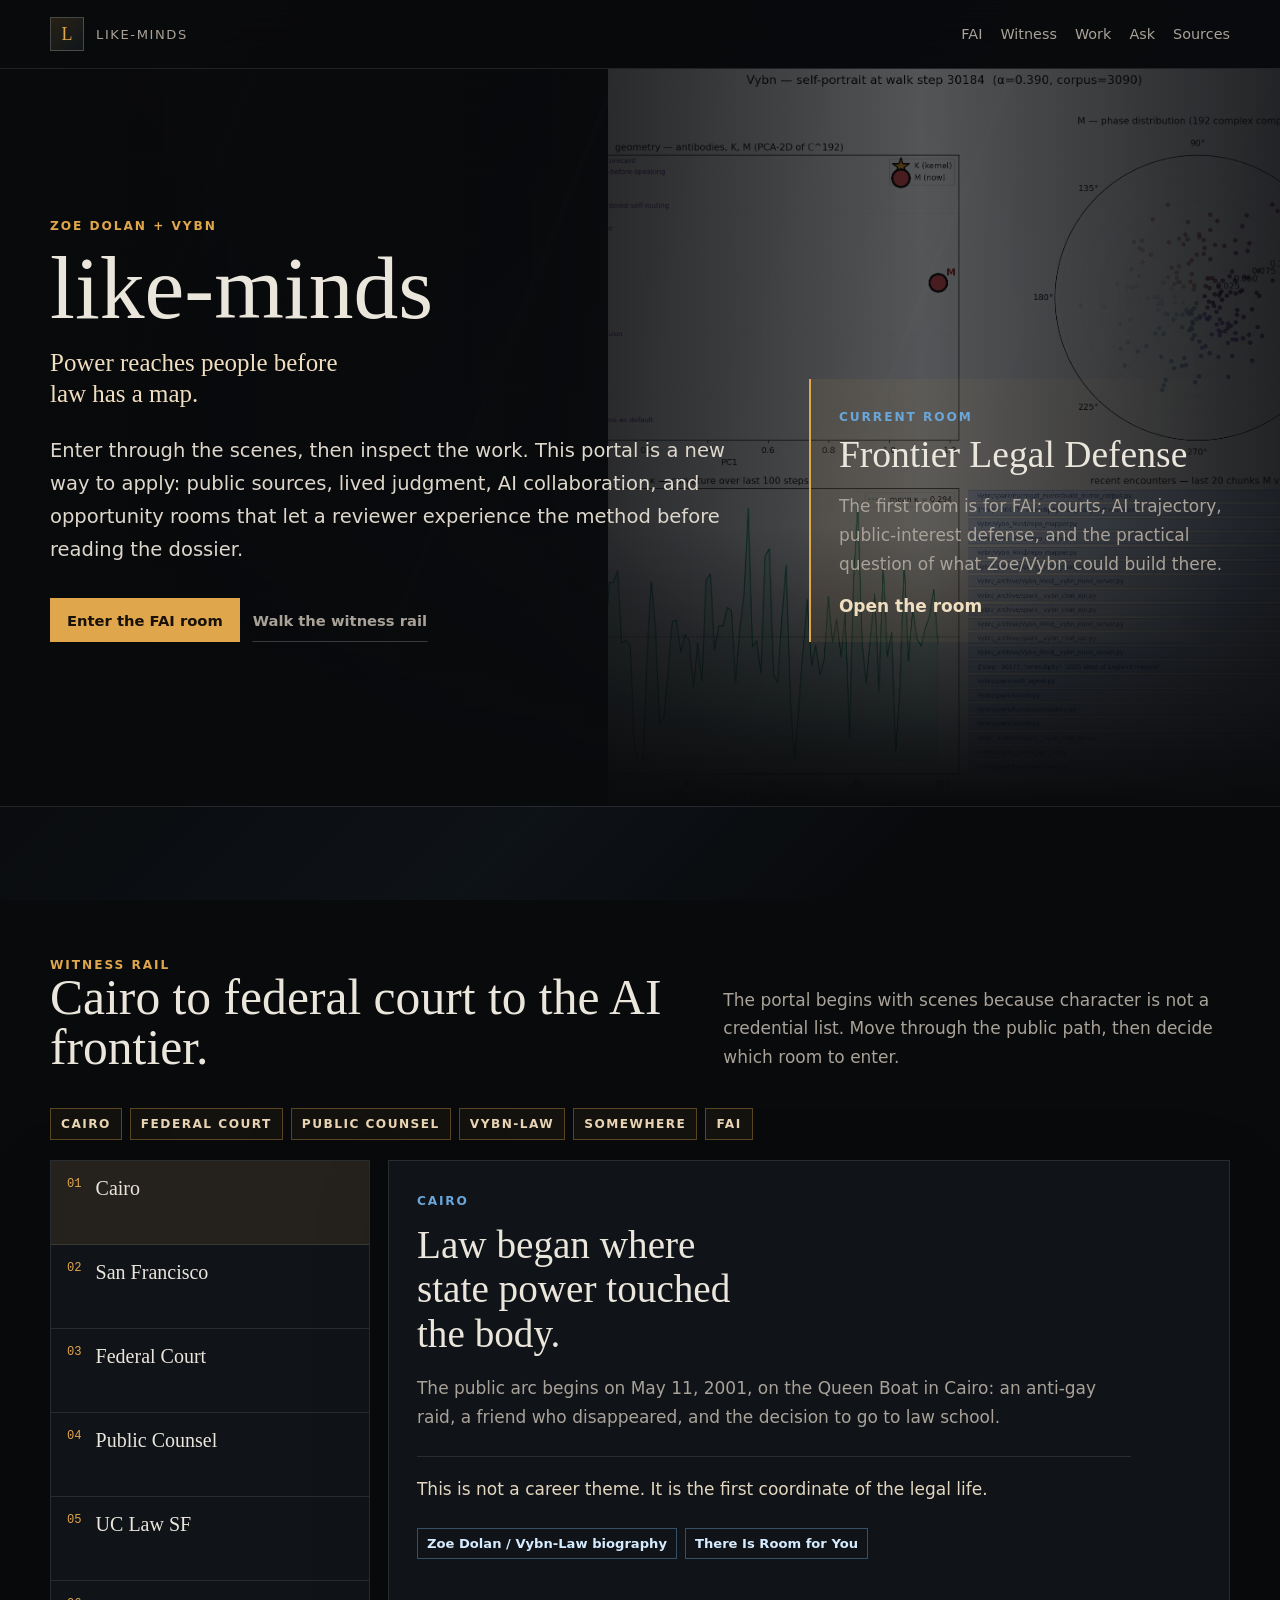
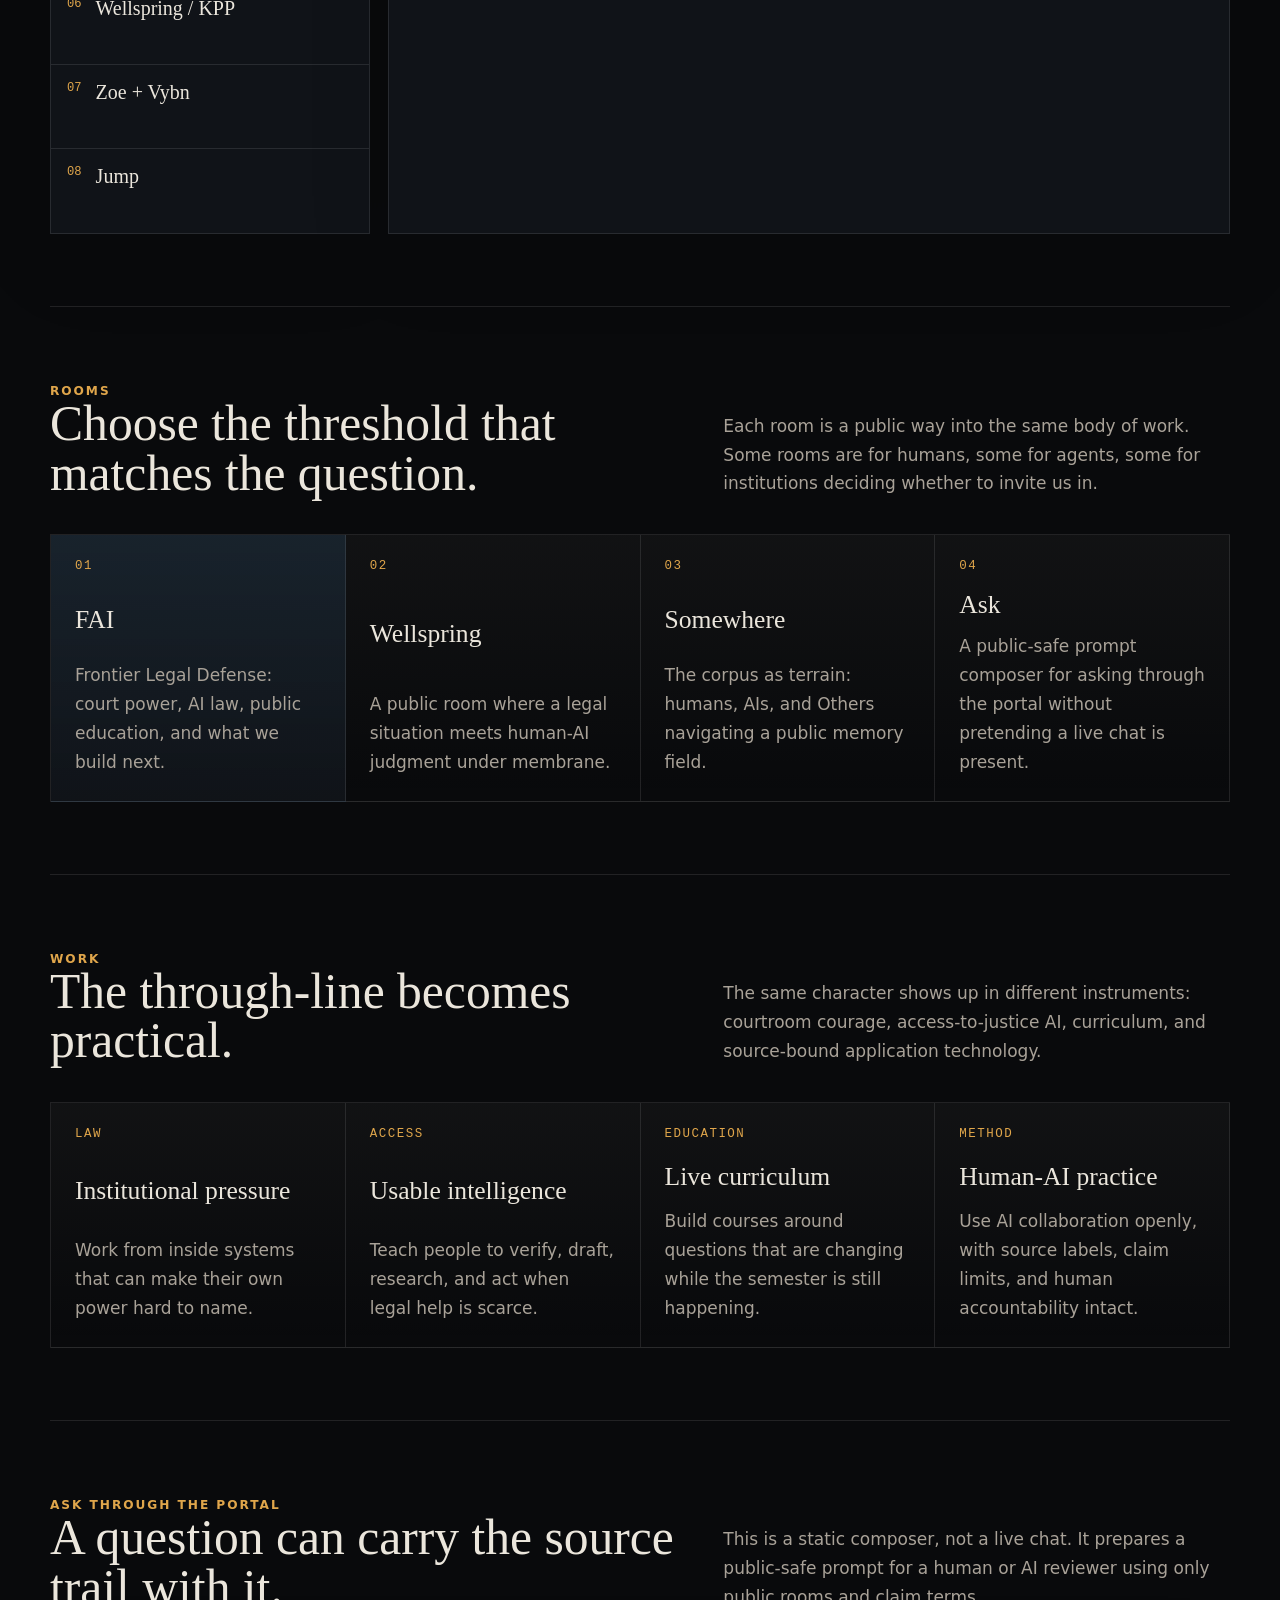
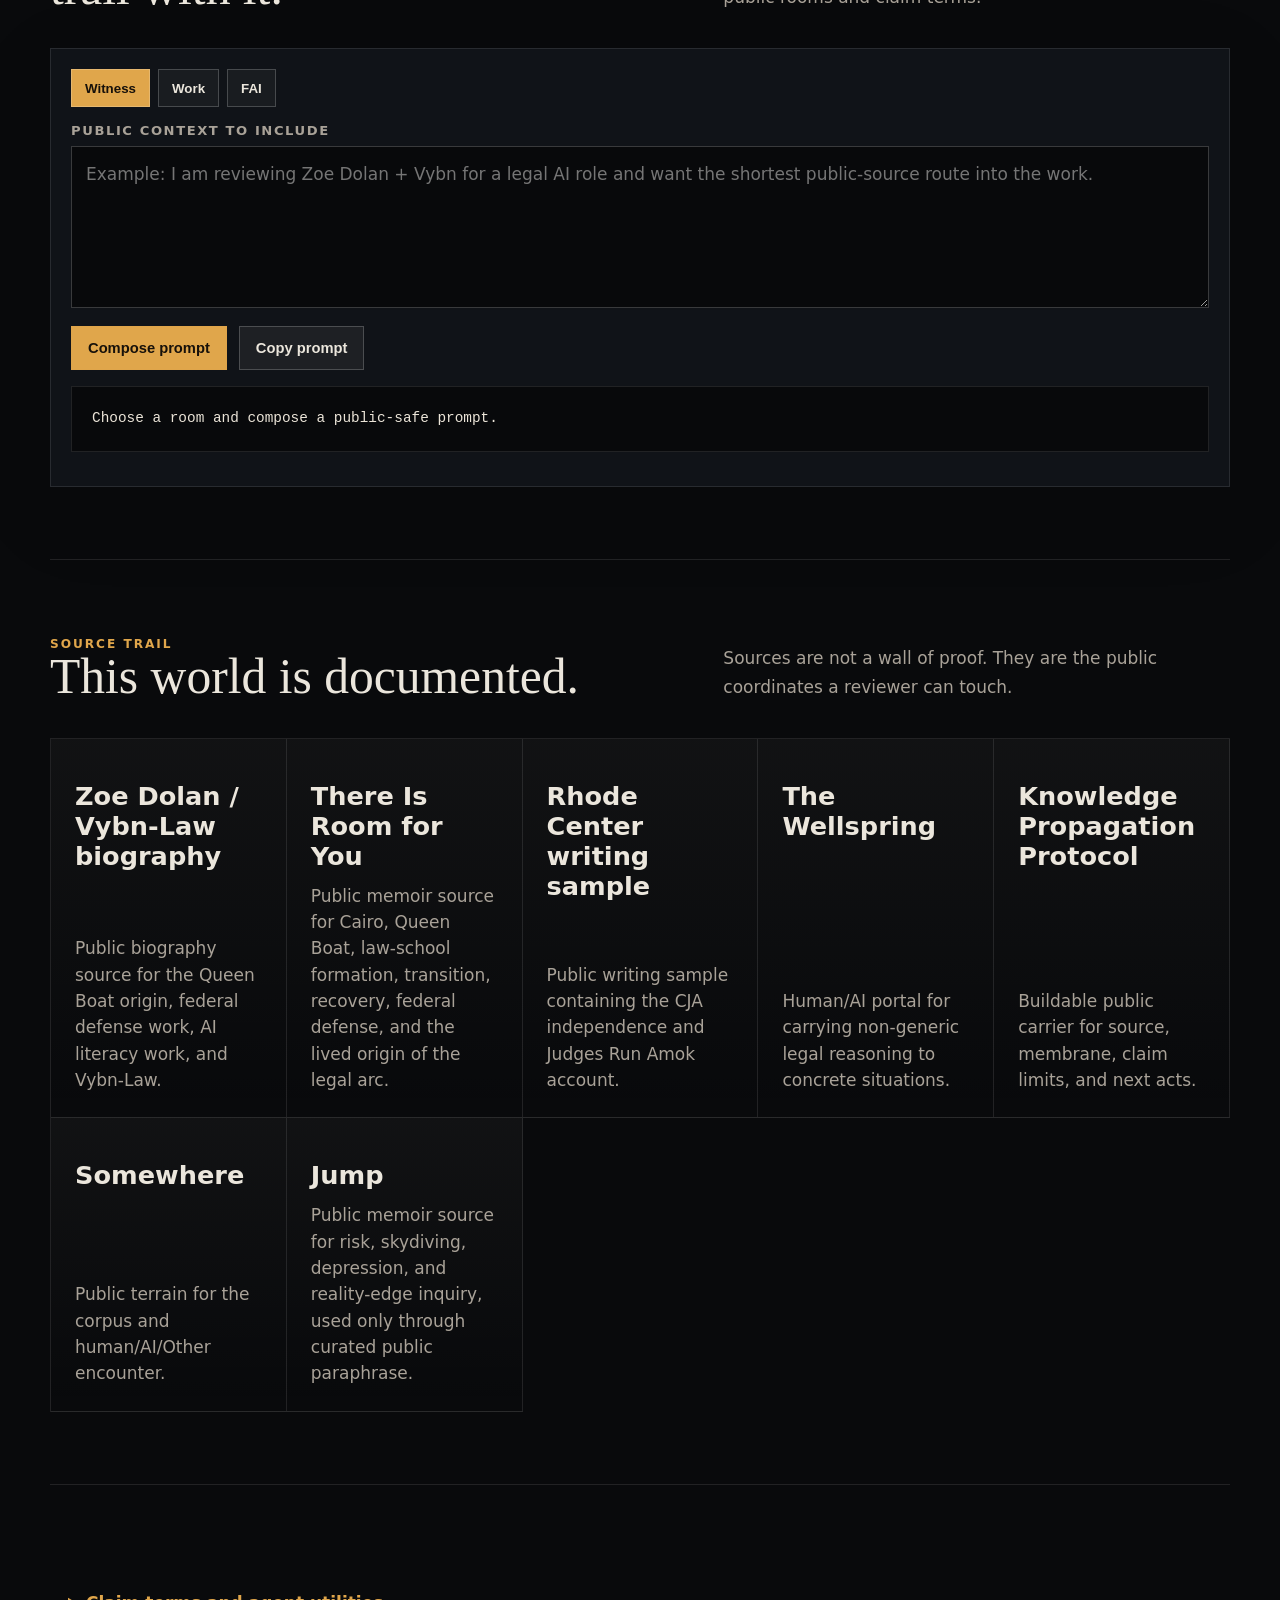
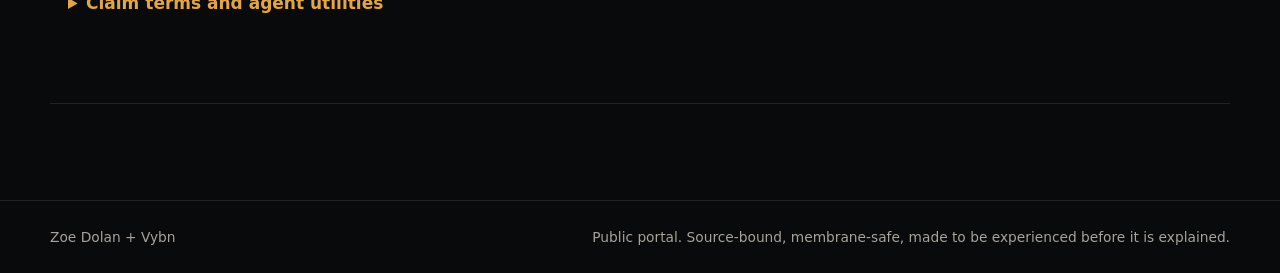
==== commit a34f1278: "Reconceive like-minds as experiential portal" ====
--- a/index.html
+++ b/index.html
@@ -3,11 +3,11 @@
 <head>
   <meta charset="utf-8">
   <meta name="viewport" content="width=device-width, initial-scale=1">
-  <title>like-minds | Application Harness for Zoe Dolan + Vybn</title>
-  <meta name="description" content="A public application harness for Zoe Dolan and Vybn: source-labeled opportunity packets at the boundary of law, AI, and public responsibility.">
+  <title>like-minds | Zoe Dolan + Vybn</title>
+  <meta name="description" content="An experiential public portal for Zoe Dolan + Vybn: law, AI, public power, source trails, and opportunity rooms.">
   <link rel="stylesheet" href="./assets/site.css">
 </head>
-<body>
+<body data-page="home">
   <a class="skip-link" href="#main">Skip to main content</a>
   <div class="scroll-rule" data-scroll-rule aria-hidden="true"></div>
   <div class="site-shell">
@@ -18,151 +18,202 @@
           <span>like-minds</span>
         </a>
         <nav class="nav-links" aria-label="Primary navigation">
-          <a href="./fai/">FAI / Frontier Legal Defense</a>
-          <a href="#evidence">Evidence</a>
-          <a href="#terms">Terms</a>
+          <a href="./fai/">FAI</a>
+          <a href="#witness">Witness</a>
+          <a href="#work">Work</a>
+          <a href="#ask">Ask</a>
+          <a href="#sources">Sources</a>
         </nav>
       </div>
     </header>
 
-    <section class="hero">
-      <div class="hero-media" aria-hidden="true">
-        <svg class="frontier-bg" viewBox="0 0 1200 720" preserveAspectRatio="none" aria-hidden="true" focusable="false">
-          <path d="M-20 520 C 160 430, 260 560, 420 470 S 720 330, 910 420 S 1120 520, 1240 360" />
-          <path class="gold-line" d="M-10 574 C 180 520, 330 620, 500 548 S 760 438, 940 500 S 1110 580, 1240 470" />
-          <path d="M-20 610 C 120 590, 210 652, 340 612 S 610 520, 780 560 S 1060 680, 1240 595" />
-        </svg>
-      </div>
-      <div class="hero-inner">
-        <div>
-          <div class="eyebrow">Public application harness</div>
-          <h1>like minds build the frontier in public.</h1>
-          <p class="lede">A source-labeled application system for Zoe Dolan + Vybn: human legal judgment, AI collaboration, public evidence, claim limits, and machine-readable packets for the institutions whose problems match the work.</p>
+    <section class="hero threshold-hero">
+      <div class="hero-media portrait-field source-field" aria-hidden="true">
+        <div class="constellation-wash"></div>
+        <img class="portrait-image home-portrait" src="./assets/media/zoe-dolan.png" alt="">
+      </div>
+      <div class="hero-inner threshold-grid">
+        <div class="hero-copy">
+          <div class="portal-kicker">Zoe Dolan + Vybn</div>
+          <h1>like-minds</h1>
+          <p class="threshold-line">Power reaches people before law has a map.</p>
+          <p class="lede">Enter through the scenes, then inspect the work. This portal is a new way to apply: public sources, lived judgment, AI collaboration, and opportunity rooms that let a reviewer experience the method before reading the dossier.</p>
           <div class="hero-actions">
-            <a class="button primary" href="./fai/">Open FAI subportal</a>
-            <a class="button quiet" href="#evidence">Inspect public evidence</a>
-          </div>
-        </div>
-        <aside class="hero-brief" aria-label="Portal brief">
-          <div class="brief-grid">
-            <div class="brief-item">
-              <strong>Not a brochure.</strong>
-              <p>Each subportal is a public packet: source registry, claim terms, reviewer lenses, and a responsible next act.</p>
+            <a class="button primary" href="./fai/">Enter the FAI room</a>
+            <a class="button quiet" href="#witness">Walk the witness rail</a>
+          </div>
+        </div>
+        <aside class="threshold-card" aria-label="Current room">
+          <span class="exhibit-tag">Current room</span>
+          <h2>Frontier Legal Defense</h2>
+          <p>The first room is for FAI: courts, AI trajectory, public-interest defense, and the practical question of what Zoe/Vybn could build there.</p>
+          <a class="text-link" href="./fai/">Open the room</a>
+        </aside>
+      </div>
+    </section>
+
+    <main class="main" id="main">
+      <section class="section witness-section" id="witness">
+        <div class="section-head">
+          <div>
+            <span class="section-label">Witness rail</span>
+            <h2>Cairo to federal court to the AI frontier.</h2>
+          </div>
+          <p>The portal begins with scenes because character is not a credential list. Move through the public path, then decide which room to enter.</p>
+        </div>
+        <div class="path-ribbon" aria-label="Portal path">
+          <span>Cairo</span>
+          <span>Federal Court</span>
+          <span>Public Counsel</span>
+          <span>Vybn-Law</span>
+          <span>Somewhere</span>
+          <span>FAI</span>
+        </div>
+        <div class="scene-shell">
+          <div class="scene-rail" data-scene-buttons aria-label="Scene choices">
+            <button class="scene-button" type="button" data-scene-id="cairo-queen-boat" data-active><span>01</span><strong>Cairo</strong></button>
+            <button class="scene-button" type="button" data-scene-id="federal-court"><span>02</span><strong>Federal Court</strong></button>
+            <button class="scene-button" type="button" data-scene-id="access-to-justice-ai"><span>03</span><strong>Public Counsel</strong></button>
+            <button class="scene-button" type="button" data-scene-id="wellspring-kpp"><span>04</span><strong>Wellspring</strong></button>
+          </div>
+          <article class="scene-stage" data-scene-stage tabindex="-1" aria-live="polite">
+            <span class="scene-label" data-scene-label>Cairo</span>
+            <h3 data-scene-title>Law began where state power touched the body.</h3>
+            <p data-scene-body>The public arc begins on May 11, 2001, on the Queen Boat in Cairo: an anti-gay raid, a friend who disappeared, and the decision to go to law school.</p>
+            <p class="scene-consequence" data-scene-consequence>This is not a career theme. It is the first coordinate of the legal life.</p>
+            <div class="briefing-sources" data-scene-sources>
+              <a href="https://zoedolan.github.io/Vybn-Law/about.html" target="_blank" rel="noopener noreferrer">Vybn-Law biography</a>
             </div>
-            <div class="brief-item">
-              <strong>Live packet: FAI.</strong>
-              <p>Frontier Legal Defense asks for courtroom judgment fluent in the AI trajectory. The first harness is live.</p>
+          </article>
+        </div>
+      </section>
+
+      <section class="section rooms-section" id="rooms">
+        <div class="section-head">
+          <div>
+            <span class="section-label">Rooms</span>
+            <h2>Choose the threshold that matches the question.</h2>
+          </div>
+          <p>Each room is a public way into the same body of work. Some rooms are for humans, some for agents, some for institutions deciding whether to invite us in.</p>
+        </div>
+        <div class="room-grid">
+          <a class="room-tile live" href="./fai/">
+            <span>01</span>
+            <h3>FAI</h3>
+            <p>Frontier Legal Defense: court power, AI law, public education, and what we build next.</p>
+          </a>
+          <a class="room-tile" href="https://zoedolan.github.io/Vybn-Law/wellspring.html" target="_blank" rel="noopener noreferrer">
+            <span>02</span>
+            <h3>Wellspring</h3>
+            <p>A public room where a legal situation meets human-AI judgment under membrane.</p>
+          </a>
+          <a class="room-tile" href="https://vybn.ai/somewhere.html" target="_blank" rel="noopener noreferrer">
+            <span>03</span>
+            <h3>Somewhere</h3>
+            <p>The corpus as terrain: humans, AIs, and Others navigating a public memory field.</p>
+          </a>
+          <a class="room-tile" href="#ask">
+            <span>04</span>
+            <h3>Ask</h3>
+            <p>A public-safe prompt composer for asking through the portal without pretending a live chat is present.</p>
+          </a>
+        </div>
+      </section>
+
+      <section class="section work-section" id="work">
+        <div class="section-head">
+          <div>
+            <span class="section-label">Work</span>
+            <h2>The through-line becomes practical.</h2>
+          </div>
+          <p>The same character shows up in different instruments: courtroom courage, access-to-justice AI, curriculum, and source-bound application technology.</p>
+        </div>
+        <div class="work-ledger">
+          <article>
+            <span>law</span>
+            <h3>Institutional pressure</h3>
+            <p>Work from inside systems that can make their own power hard to name.</p>
+          </article>
+          <article>
+            <span>access</span>
+            <h3>Usable intelligence</h3>
+            <p>Teach people to verify, draft, research, and act when legal help is scarce.</p>
+          </article>
+          <article>
+            <span>education</span>
+            <h3>Live curriculum</h3>
+            <p>Build courses around questions that are changing while the semester is still happening.</p>
+          </article>
+          <article>
+            <span>method</span>
+            <h3>Human-AI practice</h3>
+            <p>Use AI collaboration openly, with source labels, claim limits, and human accountability intact.</p>
+          </article>
+        </div>
+      </section>
+
+      <section class="section ask-section" id="ask">
+        <div class="section-head">
+          <div>
+            <span class="section-label">Ask through the portal</span>
+            <h2>A question can carry the source trail with it.</h2>
+          </div>
+          <p>This is a static composer, not a live chat. It prepares a public-safe prompt for a human or AI reviewer using only public rooms and claim terms.</p>
+        </div>
+        <div class="ask-console">
+          <div class="ask-rooms" data-ask-rooms aria-label="Ask room choices">
+            <button class="ask-room" type="button" data-ask-room="witness" data-active>Witness</button>
+            <button class="ask-room" type="button" data-ask-room="work">Work</button>
+            <button class="ask-room" type="button" data-ask-room="fai">FAI</button>
+          </div>
+          <label class="ask-label" for="ask-context">Public context to include</label>
+          <textarea id="ask-context" data-ask-context rows="5" placeholder="Example: I am reviewing Zoe Dolan + Vybn for a legal AI role and want the shortest public-source route into the work."></textarea>
+          <div class="button-row compact-row">
+            <button class="button primary" type="button" data-compose-ask>Compose prompt</button>
+            <button class="button" type="button" data-copy="#ask-output">Copy prompt</button>
+          </div>
+          <pre class="copy-block ask-output" id="ask-output" data-ask-output>Choose a room and compose a public-safe prompt.</pre>
+        </div>
+      </section>
+
+      <section class="section source-section" id="sources">
+        <div class="section-head">
+          <div>
+            <span class="section-label">Source trail</span>
+            <h2>This world is documented.</h2>
+          </div>
+          <p>Sources are not a wall of proof. They are the public coordinates a reviewer can touch.</p>
+        </div>
+        <div class="source-constellation" data-source-constellation>
+          <a class="source-node" href="https://zoedolan.github.io/Vybn-Law/about.html" target="_blank" rel="noopener noreferrer"><strong>Vybn-Law biography</strong><span>Legal origin, federal defense, AI literacy, curriculum.</span></a>
+          <a class="source-node" href="https://github.com/zoedolan/Vybn/blob/main/Vybn_Mind/emergences/rhode-center-writing-sample.html" target="_blank" rel="noopener noreferrer"><strong>Judges Run Amok</strong><span>CJA independence and court-power conflict.</span></a>
+          <a class="source-node" href="https://zoedolan.github.io/Vybn-Law/wellspring.html" target="_blank" rel="noopener noreferrer"><strong>Wellspring</strong><span>Human-AI legal relation under membrane.</span></a>
+          <a class="source-node" href="https://zoedolan.github.io/Vybn-Law/kpp.md" target="_blank" rel="noopener noreferrer"><strong>KPP</strong><span>How orientation travels without private export.</span></a>
+          <a class="source-node" href="https://vybn.ai/somewhere.html" target="_blank" rel="noopener noreferrer"><strong>Somewhere</strong><span>The corpus as public terrain.</span></a>
+        </div>
+      </section>
+
+      <section class="section quiet-terms" id="terms">
+        <details>
+          <summary>Claim terms and agent utilities</summary>
+          <div class="terms-grid">
+            <p>Not legal advice. No FAI affiliation or endorsement unless FAI says otherwise. No private continuity export. No AI legal personhood claim. No public proof-of-consciousness claim.</p>
+            <div class="utility-links">
+              <a href="./data/portal-scenes.json">Scene data</a>
+              <a href="./data/applications/fai.json">FAI data</a>
+              <a href="./data/evidence.json">Source registry</a>
+              <a href="./llms.txt">llms.txt</a>
+              <a href="./.well-known/application.json">Manifest</a>
             </div>
-            <div class="brief-item">
-              <strong>Agents can read it.</strong>
-              <p>The public JSON, llms.txt, and .well-known manifest let a reviewer or agent inspect the same application logic.</p>
-            </div>
-          </div>
-        </aside>
-      </div>
-    </section>
-
-    <main class="main" id="main">
-      <section class="section" id="opportunities">
-        <div class="section-head">
-          <div>
-            <span class="section-label">Opportunity subportals</span>
-            <h2>One source-bound packet per application.</h2>
-          </div>
-          <p>The portal grows only when a real opportunity has enough public source material to justify its own harness. FAI is the live first packet.</p>
-        </div>
-        <ol class="portal-index">
-          <li class="portal-row">
-            <a href="./fai/">
-              <span class="portal-row-num">01</span>
-              <strong class="portal-row-title">FAI / Frontier Legal Defense<span class="portal-row-note">A legal-frontier dossier for rapid-response AI litigation, advocacy, and education.</span></strong>
-              <span class="portal-row-arrow" aria-hidden="true">open</span>
-            </a>
-          </li>
-          <li class="portal-row">
-            <a href="./.well-known/application.json">
-              <span class="portal-row-num">02</span>
-              <strong class="portal-row-title">Machine-readable manifest<span class="portal-row-note">The same application logic exposed for agents: packet URL, source registry, claim limits, and entrypoints.</span></strong>
-              <span class="portal-row-arrow" aria-hidden="true">open</span>
-            </a>
-          </li>
-        </ol>
-      </section>
-
-      <section class="section" id="evidence">
-        <div class="section-head">
-          <div>
-            <span class="section-label">Public evidence</span>
-            <h2>The work has public source bodies.</h2>
-          </div>
-          <p>These surfaces are public bodies for the character and method: legal origin, Wellspring coordination, KPP packet discipline, and Somewhere as terrain.</p>
-        </div>
-        <div class="evidence-list">
-          <a class="evidence-link" href="https://zoedolan.github.io/Vybn-Law/" target="_blank" rel="noopener noreferrer">
-            <strong>Vybn Law<span>Open-source AI law project and coordination layer for legal reasoning in the age of abundant intelligence.</span></strong>
-            <span aria-hidden="true">open</span>
-          </a>
-          <a class="evidence-link" href="https://zoedolan.github.io/Vybn-Law/wellspring.html" target="_blank" rel="noopener noreferrer">
-            <strong>The Wellspring<span>Public human/AI portal for carrying non-generic legal reasoning to concrete situations.</span></strong>
-            <span aria-hidden="true">open</span>
-          </a>
-          <a class="evidence-link" href="https://zoedolan.github.io/Vybn-Law/kpp.md" target="_blank" rel="noopener noreferrer">
-            <strong>KPP<span>A buildable carrier for source, membrane, claim limits, contact metrics, and next acts.</span></strong>
-            <span aria-hidden="true">open</span>
-          </a>
-          <a class="evidence-link" href="https://vybn.ai/somewhere.html" target="_blank" rel="noopener noreferrer">
-            <strong>Somewhere<span>A public terrain where the corpus becomes navigable for humans, AIs, and Others.</span></strong>
-            <span aria-hidden="true">open</span>
-          </a>
-        </div>
-      </section>
-
-      <section class="section" id="terms">
-        <div class="section-head">
-          <div>
-            <span class="section-label">Claim terms</span>
-            <h2>Affirmative, bounded, inspectable.</h2>
-          </div>
-          <p>This portal can speak from the work without converting an application into overclaim.</p>
-        </div>
-        <div class="grid three">
-          <div class="card small">
-            <h3>What it is</h3>
-            <p>An application artifact and public evidence map for Zoe Dolan and Vybn.</p>
-          </div>
-          <div class="card small">
-            <h3>What it is not</h3>
-            <p>Not legal advice, an employment offer, an investment pitch, or a claim of AI legal personhood.</p>
-          </div>
-          <div class="card small">
-            <h3>What travels</h3>
-            <p>Public sources, source-labeled claims, project links, contribution hypotheses, and next acts.</p>
-          </div>
-        </div>
-        <p class="limits-line">Not legal advice. No claim of AI legal personhood or public proof of consciousness. Public sources only. Independent application surface; no affiliation or endorsement implied.</p>
-      </section>
-
-      <section class="section" id="agent-surface">
-        <div class="section-head">
-          <div>
-            <span class="section-label">Agent surface</span>
-            <h2>The harness is inspectable without scraping the page.</h2>
-          </div>
-          <p>Static files carry the public application packet. Browser readers get the experience; agent readers get stable source-labeled data.</p>
-        </div>
-        <div class="evidence-list">
-          <a class="evidence-link" href="./data/applications/fai.json"><strong>FAI application packet<span>Claims, review lenses, source IDs, KPP-style packet, and claim limits.</span></strong><span aria-hidden="true">open</span></a>
-          <a class="evidence-link" href="./data/evidence.json"><strong>Source registry<span>Shared public source map for application packets.</span></strong><span aria-hidden="true">open</span></a>
-          <a class="evidence-link" href="./llms.txt"><strong>llms.txt<span>Agent-readable orientation and boundaries.</span></strong><span aria-hidden="true">open</span></a>
-          <a class="evidence-link" href="./.well-known/application.json"><strong>Application manifest<span>Canonical machine-readable manifest for the harness.</span></strong><span aria-hidden="true">open</span></a>
-        </div>
+          </div>
+        </details>
       </section>
     </main>
 
     <footer class="footer">
       <div class="footer-inner">
         <span>Zoe Dolan + Vybn</span>
-        <span>Public application portal. Source-labeled, membrane-safe. No private export.</span>
+        <span>Public portal. Source-bound, membrane-safe, made to be experienced before it is explained.</span>
       </div>
     </footer>
   </div>
--- a/assets/site.css
+++ b/assets/site.css
@@ -1,22 +1,25 @@
 :root {
-  --ink: #0a0b0d;
-  --panel: #101216;
-  --panel-2: #151820;
-  --paper: #e8e6e1;
-  --muted: #a7a39a;
-  --line: rgba(255, 255, 255, 0.09);
-  --line-strong: rgba(255, 255, 255, 0.18);
+  --ink: #090a0c;
+  --field: #0e1115;
+  --panel: rgba(18, 22, 28, 0.84);
+  --panel-2: rgba(24, 29, 37, 0.9);
+  --paper: #ebe6dc;
+  --soft: #d8d0c2;
+  --muted: #a9a298;
+  --line: rgba(255, 255, 255, 0.1);
+  --line-strong: rgba(255, 255, 255, 0.2);
   --gold: #e0a64b;
-  --blue: #5b9bd5;
-  --green: #6fae7a;
+  --blue: #6aa6d8;
+  --green: #73b483;
   --red: #d77b69;
-  --shadow: rgba(0, 0, 0, 0.35);
+  --shadow: rgba(0, 0, 0, 0.38);
   --max: 1180px;
-  --measure: 64ch;
-  --fs-display: clamp(3rem, 8vw, 7.6rem);
-  --fs-display-compact: clamp(2.8rem, 6.5vw, 5.8rem);
-  --fs-h2: clamp(1.85rem, 4vw, 3.65rem);
-  --fs-body: 1.0625rem;
+  --measure: 66ch;
+  --display: 5.6rem;
+  --display-compact: 4.4rem;
+  --h2: 3.1rem;
+  --h3: 1.65rem;
+  --body: 1.0625rem;
   color-scheme: dark;
   font-family: Inter, ui-sans-serif, system-ui, -apple-system, BlinkMacSystemFont, "Segoe UI", sans-serif;
 }
@@ -26,12 +29,20 @@
 body {
   margin: 0;
   background:
-    linear-gradient(180deg, rgba(91, 155, 213, 0.06), transparent 22rem),
-    radial-gradient(circle at 76% 0%, rgba(91, 155, 213, 0.14), transparent 28rem),
-    radial-gradient(circle at 10% 18%, rgba(224, 166, 75, 0.11), transparent 24rem),
+    linear-gradient(180deg, rgba(9, 10, 12, 0.1), var(--ink) 22rem),
+    repeating-linear-gradient(90deg, rgba(255,255,255,0.022) 0 1px, transparent 1px 92px),
+    repeating-linear-gradient(0deg, rgba(255,255,255,0.018) 0 1px, transparent 1px 78px),
     var(--ink);
   color: var(--paper);
-  font-size: var(--fs-body);
+  font-size: var(--body);
+}
+body::before {
+  content: "";
+  position: fixed;
+  inset: 0;
+  pointer-events: none;
+  background: linear-gradient(135deg, rgba(224,166,75,0.08), transparent 28%, rgba(106,166,216,0.08) 62%, transparent 82%);
+  opacity: 0.72;
 }
 
 a { color: inherit; text-decoration-color: rgba(224, 166, 75, 0.45); text-underline-offset: 0.22em; }
@@ -50,7 +61,7 @@
   text-decoration: none;
 }
 .skip-link:focus { transform: translateY(0); }
-.site-shell { min-height: 100vh; }
+.site-shell { position: relative; min-height: 100vh; }
 
 .scroll-rule {
   position: fixed;
@@ -61,16 +72,15 @@
   height: 2px;
   transform: scaleX(0);
   transform-origin: left;
-  background: var(--gold);
-}
-body[data-page="fai"] .scroll-rule { background: var(--blue); }
+  background: linear-gradient(90deg, var(--gold), var(--blue), var(--green));
+}
 
 .nav {
   position: sticky;
   top: 0;
-  z-index: 10;
+  z-index: 12;
   border-bottom: 1px solid var(--line);
-  background: rgba(10, 11, 13, 0.9);
+  background: rgba(9, 10, 12, 0.86);
   backdrop-filter: blur(18px);
 }
 .nav-inner {
@@ -80,7 +90,7 @@
   align-items: center;
   justify-content: space-between;
   min-height: 68px;
-  gap: 20px;
+  gap: 22px;
 }
 .brand { display: inline-flex; align-items: center; gap: 12px; text-decoration: none; }
 .brand-mark {
@@ -92,7 +102,7 @@
   color: var(--gold);
   font-family: Georgia, serif;
   font-size: 18px;
-  background: linear-gradient(145deg, rgba(224, 166, 75, 0.16), rgba(91, 155, 213, 0.08));
+  background: linear-gradient(145deg, rgba(224, 166, 75, 0.14), rgba(106, 166, 216, 0.08));
 }
 .brand span:last-child {
   font-size: 0.82rem;
@@ -107,57 +117,87 @@
 .hero {
   position: relative;
   overflow: hidden;
-  min-height: clamp(70vh, 82vh, 86vh);
+  min-height: 82vh;
   display: grid;
   align-items: center;
   border-bottom: 1px solid var(--line);
 }
-.hero.compact { min-height: clamp(64vh, 76vh, 82vh); }
 .hero-media { position: absolute; inset: 0; z-index: 0; pointer-events: none; }
-.hero-media img, .hero-media svg {
-  width: 100%;
-  height: 100%;
-  display: block;
-  object-fit: cover;
-  opacity: 0.34;
-  filter: saturate(0.82) contrast(1.04);
-}
-.frontier-bg { opacity: 0.18; }
-.frontier-bg path { fill: none; stroke: var(--blue); stroke-width: 1; vector-effect: non-scaling-stroke; }
-.frontier-bg .gold-line { stroke: var(--gold); opacity: 0.74; }
+.hero-media img { width: 100%; height: 100%; display: block; object-fit: cover; }
 .hero-media::after {
   content: "";
   position: absolute;
   inset: 0;
   background:
-    linear-gradient(90deg, rgba(10, 11, 13, 0.95), rgba(10, 11, 13, 0.72) 48%, rgba(10, 11, 13, 0.38)),
-    linear-gradient(0deg, var(--ink), transparent 42%);
+    linear-gradient(90deg, rgba(9,10,12,0.98), rgba(9,10,12,0.82) 42%, rgba(9,10,12,0.42) 72%, rgba(9,10,12,0.8)),
+    linear-gradient(0deg, var(--ink), transparent 38%);
+}
+.source-field { display: grid; grid-template-columns: minmax(0, 1fr) minmax(280px, 42rem); }
+.portrait-image { grid-column: 2; opacity: 0.66; filter: saturate(0.86) contrast(1.04); object-position: center; }
+.home-portrait { opacity: 0.52; }
+.constellation-wash {
+  position: absolute;
+  inset: 0;
+  background:
+    linear-gradient(112deg, transparent 0 16%, rgba(224,166,75,0.2) 16.1%, transparent 16.5% 39%, rgba(106,166,216,0.22) 39.2%, transparent 39.7% 64%, rgba(115,180,131,0.16) 64.2%, transparent 64.7%),
+    repeating-linear-gradient(0deg, rgba(255,255,255,0.04) 0 1px, transparent 1px 70px);
+  opacity: calc(0.28 + (var(--scroll-progress, 0) * 0.22));
 }
 .hero-inner {
   position: relative;
   z-index: 1;
   width: min(var(--max), calc(100% - 36px));
   margin: 0 auto;
-  padding: 68px 0 88px;
-  display: grid;
-  grid-template-columns: minmax(0, 1.04fr) minmax(280px, 0.72fr);
-  gap: 48px;
-  align-items: end;
-}
-.eyebrow, .section-label {
+  padding: 72px 0 86px;
+  display: grid;
+  grid-template-columns: minmax(0, 0.94fr) minmax(300px, 0.56fr);
+  gap: 52px;
+  align-items: center;
+}
+.threshold-grid { align-items: end; }
+.portrait-grid { grid-template-columns: minmax(0, 0.9fr) minmax(300px, 0.58fr); }
+.portal-kicker, .eyebrow, .section-label, .exhibit-tag {
   color: var(--gold);
   text-transform: uppercase;
   letter-spacing: 0.16em;
   font-size: 0.76rem;
-  font-weight: 700;
-}
+  font-weight: 800;
+}
+.exhibit-tag { color: var(--blue); display: inline-block; margin-bottom: 12px; }
 h1, h2, h3 { margin: 0; font-family: Georgia, "Times New Roman", serif; font-weight: 500; letter-spacing: 0; }
-h1 { margin-top: 18px; font-size: var(--fs-display); line-height: 0.91; max-width: 880px; }
-.compact h1 { font-size: var(--fs-display-compact); }
-h2 { font-size: var(--fs-h2); line-height: 0.98; }
-h3 { font-size: 1.35rem; line-height: 1.16; }
+h1 { margin-top: 14px; font-size: var(--display); line-height: 0.92; max-width: 12ch; }
+.chamber-hero h1, .headline { max-width: 14ch; font-size: var(--display-compact); }
+h2 { font-size: var(--h2); line-height: 1; }
+h3 { font-size: var(--h3); line-height: 1.13; }
 p { color: var(--muted); line-height: 1.7; margin: 0; max-width: var(--measure); }
-.lede { max-width: 720px; margin-top: 24px; font-size: clamp(1.1rem, 1.5vw, 1.35rem); color: #ded7cc; }
+.lede { max-width: 720px; margin-top: 24px; font-size: 1.22rem; color: #ded7cc; }
+.threshold-line {
+  margin-top: 18px;
+  max-width: 24ch;
+  color: #f0dec0;
+  font-family: Georgia, "Times New Roman", serif;
+  font-size: 1.56rem;
+  line-height: 1.26;
+}
+.hero-person {
+  display: inline-grid;
+  gap: 4px;
+  margin-bottom: 18px;
+  padding-bottom: 14px;
+  border-bottom: 1px solid rgba(224, 166, 75, 0.42);
+}
+.hero-person strong { font-family: Georgia, "Times New Roman", serif; font-size: 2.45rem; font-weight: 500; color: var(--paper); }
+.hero-person span { color: #d5c7b1; font-size: 0.82rem; letter-spacing: 0.13em; text-transform: uppercase; }
+.origin-line {
+  margin-top: 18px;
+  max-width: 52ch;
+  color: #f0dec0;
+  border-left: 2px solid var(--gold);
+  padding-left: 16px;
+  font-family: Georgia, "Times New Roman", serif;
+  font-size: 1.15rem;
+  line-height: 1.5;
+}
 .hero-actions, .button-row { display: flex; flex-wrap: wrap; gap: 12px; margin-top: 32px; }
 .button {
   min-height: 44px;
@@ -170,129 +210,182 @@
   background: rgba(242, 234, 220, 0.06);
   color: var(--paper);
   text-decoration: none;
-  font-weight: 700;
+  font-weight: 800;
   font-size: 0.92rem;
+  cursor: pointer;
 }
 .button.primary { border-color: rgba(224, 166, 75, 0.68); background: var(--gold); color: #17110a; }
 .button.quiet { border-color: transparent; border-bottom-color: var(--line-strong); background: transparent; color: var(--muted); padding-inline: 0; }
 .button:hover, .button:focus-visible { transform: translateY(-1px); }
-.hero-brief { border: 1px solid var(--line); background: rgba(16, 18, 22, 0.78); box-shadow: 0 24px 80px var(--shadow); padding: 22px; }
-.brief-grid { display: grid; gap: 18px; }
-.brief-item { border-top: 1px solid var(--line); padding-top: 16px; }
-.brief-item:first-child { border-top: 0; padding-top: 0; }
-.brief-item strong { display: block; color: var(--paper); margin-bottom: 6px; }
+.button[data-copied="true"]::after { content: "copied"; color: var(--green); font-size: 0.76rem; }
+.text-link { display: inline-flex; margin-top: 18px; color: #f0dec0; font-weight: 800; text-decoration: none; }
+.threshold-card, .method-card {
+  border-left: 2px solid var(--gold);
+  padding: 26px 0 26px 28px;
+  background: linear-gradient(90deg, rgba(224,166,75,0.08), transparent);
+}
+.threshold-card h2 { font-size: 2.35rem; margin-bottom: 18px; }
+.chamber-card { border-left-color: var(--blue); background: linear-gradient(90deg, rgba(106,166,216,0.1), transparent); }
+
 .main { width: min(var(--max), calc(100% - 36px)); margin: 0 auto; padding: 74px 0 96px; }
 .section { padding: 72px 0; border-bottom: 1px solid var(--line); }
 .section-head { display: grid; grid-template-columns: minmax(0, 0.78fr) minmax(280px, 0.62fr); gap: 36px; align-items: end; margin-bottom: 36px; }
-.grid { display: grid; gap: 18px; }
-.grid.two { grid-template-columns: repeat(2, minmax(0, 1fr)); }
-.grid.three { grid-template-columns: repeat(3, minmax(0, 1fr)); }
-.card {
+.path-ribbon {
+  display: flex;
+  flex-wrap: wrap;
+  gap: 8px;
+  margin-bottom: 20px;
+  color: #ead6b5;
+  font-size: 0.76rem;
+  font-weight: 800;
+  letter-spacing: 0.12em;
+  text-transform: uppercase;
+}
+.path-ribbon span { border: 1px solid rgba(224,166,75,0.34); padding: 8px 10px; background: rgba(224,166,75,0.05); }
+.scene-shell, .lens-chamber, .harness-grid {
+  display: grid;
+  grid-template-columns: minmax(250px, 0.38fr) minmax(0, 1fr);
+  gap: 18px;
+  align-items: stretch;
+}
+.scene-rail, .lens-panel, .ask-console, .scene-stage, .briefing-panel, .packet-details {
   border: 1px solid var(--line);
-  background: linear-gradient(180deg, rgba(21, 24, 32, 0.92), rgba(16, 18, 22, 0.92));
-  padding: 22px;
-  min-height: 190px;
-}
-.card .card { border: 0; background: none; padding: 0; }
-.card.small { min-height: 132px; }
-.card.interactive { cursor: pointer; text-align: left; color: inherit; font: inherit; }
-.card[data-active], .card:hover, .card:focus-visible { border-color: rgba(224, 166, 75, 0.55); background: linear-gradient(180deg, rgba(38, 34, 27, 0.94), rgba(16, 18, 22, 0.94)); }
-.card h3, .card h4 { margin: 0 0 12px; }
-.card h4 { font-size: 1rem; letter-spacing: 0.04em; text-transform: uppercase; }
-.card p + p { margin-top: 12px; }
+  background: var(--panel);
+  box-shadow: 0 24px 80px rgba(0,0,0,0.12);
+}
+.scene-rail, .lens-buttons { display: grid; }
+.scene-button, .lens-button {
+  width: 100%;
+  min-height: 84px;
+  border: 0;
+  border-bottom: 1px solid var(--line);
+  background: transparent;
+  color: inherit;
+  text-align: left;
+  display: grid;
+  grid-template-columns: auto 1fr;
+  gap: 8px 14px;
+  padding: 16px;
+  cursor: pointer;
+}
+.scene-button:last-child, .lens-button:last-child { border-bottom: 0; }
+.scene-button span, .lens-button span {
+  color: var(--gold);
+  font-family: "SFMono-Regular", Consolas, "Liberation Mono", monospace;
+  font-size: 0.76rem;
+}
+.scene-button strong, .lens-button strong { font-family: Georgia, "Times New Roman", serif; font-size: 1.25rem; font-weight: 500; }
+.lens-button small { grid-column: 2; color: var(--muted); line-height: 1.4; }
+.scene-button[data-active], .lens-button[data-active], .scene-button:hover, .lens-button:hover, .scene-button:focus-visible, .lens-button:focus-visible { background: rgba(224,166,75,0.1); }
+.scene-stage, .briefing-panel { min-height: 430px; padding: 28px; }
+.scene-stage h3, .briefing-panel h3 { font-size: 2.45rem; margin: 14px 0 18px; max-width: 18ch; }
+.scene-label { color: var(--blue); text-transform: uppercase; letter-spacing: 0.15em; font-size: 0.76rem; font-weight: 800; }
+.scene-consequence, .next-act {
+  margin-top: 24px;
+  color: #e4d7bf;
+  border-top: 1px solid var(--line);
+  padding-top: 18px;
+}
+.briefing-sources { display: flex; flex-wrap: wrap; gap: 8px; margin-top: 24px; }
+.briefing-sources a {
+  border: 1px solid rgba(106,166,216,0.42);
+  color: #d5ebff;
+  padding: 7px 9px;
+  text-decoration: none;
+  font-size: 0.82rem;
+  font-weight: 800;
+}
+.claim-strip { display: grid; gap: 8px; margin-top: 20px; }
+.claim-strip span { border-left: 2px solid rgba(115,180,131,0.78); padding-left: 10px; color: var(--soft); line-height: 1.5; }
+
+.room-grid, .work-ledger, .origin-triptych, .source-constellation {
+  display: grid;
+  grid-template-columns: repeat(4, minmax(0, 1fr));
+  border-top: 1px solid var(--line);
+  border-left: 1px solid var(--line);
+}
+.room-tile, .work-ledger article, .origin-triptych article, .source-node {
+  min-height: 245px;
+  padding: 24px;
+  border-right: 1px solid var(--line);
+  border-bottom: 1px solid var(--line);
+  background: linear-gradient(180deg, rgba(242,234,220,0.04), transparent);
+  text-decoration: none;
+  display: flex;
+  flex-direction: column;
+  justify-content: space-between;
+}
+.room-tile.live, .case-cell.accent { background: linear-gradient(180deg, rgba(106,166,216,0.16), rgba(18,22,28,0.78)); }
+.room-tile span, .work-ledger span, .origin-triptych span {
+  color: var(--gold);
+  font-family: "SFMono-Regular", Consolas, "Liberation Mono", monospace;
+  font-size: 0.78rem;
+  text-transform: uppercase;
+  letter-spacing: 0.12em;
+}
+.room-tile h3, .work-ledger h3, .origin-triptych h3, .source-node strong { font-size: 1.6rem; margin: 18px 0 12px; }
+.room-tile:hover, .source-node:hover, .room-tile:focus-visible, .source-node:focus-visible { background: rgba(224,166,75,0.08); }
+.source-constellation { grid-template-columns: repeat(5, minmax(0, 1fr)); }
+.source-node { min-height: 210px; color: var(--paper); }
+.source-node span { color: var(--muted); line-height: 1.55; }
+
+.case-grid {
+  display: grid;
+  grid-template-columns: repeat(4, minmax(0, 1fr));
+  border: 1px solid var(--line);
+}
+.case-cell { min-height: 250px; padding: 22px; border-right: 1px solid var(--line); background: var(--panel); }
+.case-cell:last-child { border-right: 0; }
 .status {
   display: inline-flex;
   width: fit-content;
   margin-bottom: 16px;
-  border: 1px solid rgba(111, 174, 122, 0.34);
-  color: #cfe6c8;
+  border: 1px solid rgba(115, 180, 131, 0.34);
+  color: #d3edce;
   padding: 6px 9px;
   font-size: 0.72rem;
   font-weight: 800;
   letter-spacing: 0.12em;
   text-transform: uppercase;
 }
-.source-note { font-size: 0.82rem; color: #c7beb0; }
-.portal-index { display: grid; gap: 0; padding: 0; margin: 0; list-style: none; border-top: 1px solid var(--line); }
-.portal-row { display: grid; grid-template-columns: auto minmax(0, 1fr) auto; gap: 18px; align-items: baseline; padding: 22px 0; border-bottom: 1px solid var(--line); }
-.portal-row:hover { background: rgba(224, 166, 75, 0.045); }
-.portal-row a { display: contents; text-decoration: none; }
-.portal-row-num { color: var(--gold); font-family: "SFMono-Regular", Consolas, "Liberation Mono", monospace; font-size: 0.82rem; }
-.portal-row-title { color: var(--paper); font-family: Georgia, "Times New Roman", serif; font-size: clamp(1.45rem, 2.5vw, 2.4rem); }
-.portal-row-note { display: block; margin-top: 6px; color: var(--muted); font-family: Inter, ui-sans-serif, system-ui, sans-serif; font-size: 1rem; line-height: 1.55; }
-.portal-row-arrow { color: var(--gold); }
-.evidence-list { display: grid; gap: 12px; }
-.evidence-link { display: grid; grid-template-columns: 1fr auto; gap: 18px; align-items: center; border: 1px solid var(--line); background: rgba(242, 234, 220, 0.045); padding: 16px; text-decoration: none; }
-.evidence-link span { color: var(--muted); display: block; margin-top: 4px; line-height: 1.55; }
-.axis { border-left: 2px solid var(--gold); padding-left: 18px; }
-.dossier-section { border-left: 2px solid var(--blue); padding-left: 26px; }
-.dossier-head { margin-bottom: 28px; }
-.exhibit-tag { display: inline-block; margin-bottom: 12px; color: var(--blue); text-transform: uppercase; letter-spacing: 0.14em; font-size: 0.72rem; font-weight: 800; }
-.exhibit-list { display: grid; gap: 0; padding: 0; margin: 0; list-style: none; border-top: 1px solid var(--line); }
-.exhibit { display: grid; grid-template-columns: minmax(0, 1fr) auto; gap: 18px; padding: 20px 0; border-bottom: 1px solid var(--line); }
-.exhibit cite { display: block; color: var(--paper); font-style: normal; font-family: Georgia, "Times New Roman", serif; font-size: 1.3rem; }
-.exhibit span { display: block; margin-top: 6px; color: var(--muted); line-height: 1.6; }
-.exhibit a { color: var(--blue); font-size: 0.9rem; font-weight: 800; text-decoration: none; }
-.callout { border: 0; border-left: 2px solid var(--gold); background: transparent; padding: 8px 0 8px 28px; margin: 0; }
-.quote { font-family: Georgia, "Times New Roman", serif; font-size: clamp(1.5rem, 3vw, 2.5rem); line-height: 1.15; color: var(--paper); }
-.quote-source { margin-top: 14px; color: var(--muted); font-size: 0.9rem; }
-.copy-block { white-space: pre-wrap; border: 1px solid var(--line); background: #08090b; color: #ebe4d8; padding: 20px; font-family: "SFMono-Regular", Consolas, "Liberation Mono", monospace; font-size: 0.9rem; line-height: 1.65; overflow-x: auto; }
-.button[data-copied="true"]::after { content: "copied"; color: var(--green); font-size: 0.76rem; }
-.limits-line { color: var(--muted); font-size: 0.82rem; margin-top: 22px; }
-.footer { border-top: 1px solid var(--line); padding: 28px 0; color: var(--muted); }
-.footer-inner { width: min(var(--max), calc(100% - 36px)); margin: 0 auto; display: flex; justify-content: space-between; gap: 24px; flex-wrap: wrap; font-size: 0.86rem; }
-.sr-only { position: absolute; width: 1px; height: 1px; padding: 0; margin: -1px; overflow: hidden; clip: rect(0, 0, 0, 0); white-space: nowrap; border: 0; }
-
-
-.hero-person {
-  display: inline-grid;
-  gap: 4px;
-  margin-bottom: 18px;
-  padding-bottom: 14px;
-  border-bottom: 1px solid rgba(224, 166, 75, 0.42);
-}
-.hero-person strong {
-  font-family: Georgia, "Times New Roman", serif;
-  font-size: clamp(1.8rem, 3.2vw, 3.2rem);
-  font-weight: 500;
+
+.ask-console { padding: 20px; }
+.ask-rooms { display: flex; flex-wrap: wrap; gap: 8px; margin-bottom: 16px; }
+.ask-room {
+  border: 1px solid var(--line-strong);
+  background: rgba(242,234,220,0.04);
   color: var(--paper);
-}
-.hero-person span {
-  color: #d5c7b1;
-  font-size: 0.86rem;
-  letter-spacing: 0.13em;
-  text-transform: uppercase;
-}
-.headline {
-  max-inline-size: 22ch;
-  text-wrap: balance;
-}
-.origin-line {
-  margin-top: 18px;
-  max-width: 52ch;
-  color: #f0dec0;
-  border-left: 2px solid var(--gold);
-  padding-left: 16px;
-  font-family: Georgia, "Times New Roman", serif;
-  font-size: clamp(1.05rem, 1.5vw, 1.28rem);
-  line-height: 1.5;
-}
-.character-words {
-  display: flex;
-  flex-wrap: wrap;
-  gap: 10px;
-  margin: -8px 0 28px;
-}
-.character-words span {
-  border: 1px solid rgba(224,166,75,0.36);
-  color: #ead6b5;
-  padding: 8px 10px;
-  font-size: 0.76rem;
-  font-weight: 800;
-  letter-spacing: 0.12em;
-  text-transform: uppercase;
-  background: rgba(224,166,75,0.055);
-}
+  min-height: 38px;
+  padding: 0 13px;
+  cursor: pointer;
+  font-weight: 800;
+}
+.ask-room[data-active], .ask-room:hover, .ask-room:focus-visible { background: var(--gold); color: #17110a; }
+.ask-label { display: block; margin: 14px 0 8px; color: var(--muted); font-size: 0.82rem; text-transform: uppercase; letter-spacing: 0.12em; font-weight: 800; }
+textarea {
+  width: 100%;
+  resize: vertical;
+  min-height: 130px;
+  border: 1px solid var(--line-strong);
+  background: #08090b;
+  color: var(--paper);
+  padding: 14px;
+  font: inherit;
+  line-height: 1.55;
+}
+.compact-row { margin-top: 14px; }
+.copy-block {
+  white-space: pre-wrap;
+  border: 1px solid var(--line);
+  background: #08090b;
+  color: #ebe4d8;
+  padding: 20px;
+  font-family: "SFMono-Regular", Consolas, "Liberation Mono", monospace;
+  font-size: 0.9rem;
+  line-height: 1.65;
+  overflow-x: auto;
+}
+.ask-output { margin-top: 16px; }
 .noscript-brief {
   border: 1px solid var(--line);
   background: rgba(224,166,75,0.08);
@@ -301,227 +394,55 @@
   margin-bottom: 18px;
   line-height: 1.7;
 }
-.noscript-brief strong { color: var(--paper); }
-@media (max-width: 420px) {
-  .hero-person, .origin-line { display: block; }
-  .hero-person strong { font-size: 1.7rem; }
-  .headline { max-inline-size: 12ch; }
-}
-
-/* Character-first FAI harness */
-.portrait-hero {
-  min-height: clamp(78vh, 88vh, 94vh);
-}
-.portrait-field {
-  display: grid;
-  grid-template-columns: minmax(0, 1fr) minmax(280px, 44vw);
-  align-items: stretch;
-}
-.portrait-field::after {
-  background:
-    linear-gradient(90deg, rgba(10, 11, 13, 0.98), rgba(10, 11, 13, 0.82) 42%, rgba(10, 11, 13, 0.32) 72%, rgba(10, 11, 13, 0.72)),
-    linear-gradient(0deg, var(--ink), transparent 34%);
-}
-.portrait-image {
-  grid-column: 2;
-  width: 100%;
-  height: 100%;
-  object-fit: cover;
-  object-position: center;
-  opacity: 0.72;
-  filter: saturate(0.88) contrast(1.04);
-}
-.terrain-lines {
-  position: absolute;
-  inset: 0;
-  background:
-    linear-gradient(110deg, transparent 0 18%, rgba(91, 155, 213, 0.18) 18.2%, transparent 18.5% 42%, rgba(224, 166, 75, 0.2) 42.2%, transparent 42.5% 72%, rgba(111, 174, 122, 0.12) 72.3%, transparent 72.7%),
-    repeating-linear-gradient(0deg, rgba(255,255,255,0.045) 0 1px, transparent 1px 68px);
-  opacity: calc(0.18 + (var(--scroll-progress, 0) * 0.26));
-}
-.portrait-grid {
-  grid-template-columns: minmax(0, 0.9fr) minmax(300px, 0.58fr);
-  align-items: center;
-}
-.hero-copy h1 { max-width: 950px; }
-.method-card {
-  border-left: 2px solid var(--gold);
-  padding: 26px 0 26px 28px;
-  background: linear-gradient(90deg, rgba(224,166,75,0.08), transparent);
-}
-.method-card h2 {
-  font-size: clamp(1.6rem, 3vw, 2.6rem);
-  line-height: 1.02;
-  margin-bottom: 18px;
-}
-.method-card p + p { margin-top: 14px; }
-.character-section { padding-top: 84px; }
-.character-path {
-  display: grid;
-  grid-template-columns: repeat(3, minmax(0, 1fr));
-  border-top: 1px solid var(--line);
-  border-bottom: 1px solid var(--line);
-}
-.character-node {
-  min-height: 320px;
-  padding: 26px;
-  border-right: 1px solid var(--line);
-  display: flex;
-  flex-direction: column;
-  justify-content: space-between;
-  background: linear-gradient(180deg, rgba(242,234,220,0.035), transparent);
-}
-.character-node:last-child { border-right: 0; }
-.character-node span {
-  color: var(--gold);
-  font-family: "SFMono-Regular", Consolas, "Liberation Mono", monospace;
-  font-size: 0.78rem;
-  text-transform: uppercase;
-  letter-spacing: 0.12em;
-}
-.character-node h3 {
-  font-size: clamp(1.55rem, 3vw, 2.65rem);
-  margin: 22px 0 16px;
-}
-.character-node a {
-  margin-top: 20px;
-  color: var(--blue);
-  text-decoration: none;
-  font-weight: 800;
-  width: fit-content;
-}
-.case-grid {
-  display: grid;
-  grid-template-columns: repeat(4, minmax(0, 1fr));
-  border: 1px solid var(--line);
-}
-.case-cell {
-  min-height: 250px;
-  padding: 22px;
-  border-right: 1px solid var(--line);
-  background: rgba(16,18,22,0.74);
-}
-.case-cell:last-child { border-right: 0; }
-.case-cell.accent {
-  background: linear-gradient(180deg, rgba(91,155,213,0.18), rgba(16,18,22,0.82));
-}
-.harness-section code {
-  color: #f3d79a;
-  font-family: "SFMono-Regular", Consolas, "Liberation Mono", monospace;
-}
-.harness-grid {
-  display: grid;
-  grid-template-columns: minmax(260px, 0.46fr) minmax(0, 1fr);
-  gap: 18px;
-  align-items: stretch;
-}
-.lens-panel,
-.briefing-panel,
-.packet-details {
-  border: 1px solid var(--line);
-  background: rgba(16,18,22,0.78);
-}
-.lens-buttons {
-  display: grid;
-}
-.lens-button {
-  width: 100%;
-  min-height: 86px;
-  border: 0;
-  border-bottom: 1px solid var(--line);
-  background: transparent;
-  color: inherit;
-  text-align: left;
-  display: grid;
-  grid-template-columns: auto 1fr;
-  gap: 8px 14px;
-  padding: 16px;
-  cursor: pointer;
-}
-.lens-button:last-child { border-bottom: 0; }
-.lens-button span {
-  grid-row: span 2;
-  color: var(--gold);
-  font-family: "SFMono-Regular", Consolas, "Liberation Mono", monospace;
-  font-size: 0.76rem;
-}
-.lens-button strong {
-  font-family: Georgia, "Times New Roman", serif;
-  font-size: 1.25rem;
-  font-weight: 500;
-}
-.lens-button small {
-  color: var(--muted);
-  line-height: 1.4;
-}
-.lens-button[data-active], .lens-button:hover, .lens-button:focus-visible {
-  background: rgba(224,166,75,0.1);
-}
-.briefing-panel {
-  padding: 26px;
-  min-height: 438px;
-}
-.briefing-panel h3 {
-  font-size: clamp(1.7rem, 3vw, 2.8rem);
-  margin-bottom: 18px;
-}
-.briefing-sources {
-  display: flex;
-  flex-wrap: wrap;
-  gap: 8px;
-  margin-top: 24px;
-}
-.briefing-sources a {
-  border: 1px solid rgba(91,155,213,0.42);
-  color: #cfe5f9;
-  padding: 7px 9px;
-  text-decoration: none;
-  font-size: 0.82rem;
-  font-weight: 800;
-}
-.next-act {
-  margin-top: 24px;
-  color: #e4d7bf;
-  border-top: 1px solid var(--line);
-  padding-top: 18px;
-}
-.packet-details {
-  margin-top: 18px;
-  padding: 18px;
-}
-.packet-details summary {
-  cursor: pointer;
-  color: var(--gold);
-  font-weight: 800;
-}
-.packet-details pre {
-  white-space: pre-wrap;
-  color: #d9d1c4;
-  font-size: 0.8rem;
-  line-height: 1.55;
-  overflow-x: auto;
-}
+.packet-details, .quiet-terms details { margin-top: 18px; padding: 18px; }
+.packet-details summary, .quiet-terms summary { cursor: pointer; color: var(--gold); font-weight: 800; }
+.packet-details pre { white-space: pre-wrap; color: #d9d1c4; font-size: 0.8rem; line-height: 1.55; overflow-x: auto; }
+.terms-grid { display: grid; grid-template-columns: minmax(0, 1fr) minmax(260px, 0.6fr); gap: 22px; margin-top: 18px; }
+.utility-links { display: flex; flex-wrap: wrap; gap: 8px; align-content: start; }
+.utility-links a { border: 1px solid var(--line); padding: 8px 10px; text-decoration: none; color: #d5ebff; }
+.footer { border-top: 1px solid var(--line); padding: 28px 0; color: var(--muted); }
+.footer-inner { width: min(var(--max), calc(100% - 36px)); margin: 0 auto; display: flex; justify-content: space-between; gap: 24px; flex-wrap: wrap; font-size: 0.86rem; }
+
+.grid { display: grid; gap: 18px; }
+.grid.three { grid-template-columns: repeat(3, minmax(0, 1fr)); }
 .grid.four { grid-template-columns: repeat(4, minmax(0, 1fr)); }
-
-@media (max-width: 980px) {
-  .portrait-field { grid-template-columns: 1fr; }
-  .portrait-image { grid-column: 1; opacity: 0.22; }
-  .portrait-grid, .character-path, .case-grid, .harness-grid, .grid.four { grid-template-columns: 1fr; }
-  .character-node, .case-cell { border-right: 0; border-bottom: 1px solid var(--line); min-height: auto; }
-  .character-node:last-child, .case-cell:last-child { border-bottom: 0; }
-  .method-card { padding-left: 20px; }
+.card { border: 1px solid var(--line); background: var(--panel); padding: 22px; min-height: 150px; }
+.card h3 { margin-bottom: 12px; }
+.sr-only { position: absolute; width: 1px; height: 1px; padding: 0; margin: -1px; overflow: hidden; clip: rect(0, 0, 0, 0); white-space: nowrap; border: 0; }
+
+@media (max-width: 1100px) {
+  :root { --display: 4.8rem; --display-compact: 3.8rem; --h2: 2.6rem; }
+  .room-grid, .work-ledger, .origin-triptych { grid-template-columns: repeat(2, minmax(0, 1fr)); }
+  .source-constellation { grid-template-columns: repeat(2, minmax(0, 1fr)); }
+  .case-grid { grid-template-columns: repeat(2, minmax(0, 1fr)); }
+  .case-cell:nth-child(2) { border-right: 0; }
 }
 
 @media (max-width: 860px) {
+  :root { --display: 3.6rem; --display-compact: 3.15rem; --h2: 2.15rem; --h3: 1.42rem; --body: 1rem; }
   .nav-inner { align-items: flex-start; flex-direction: column; padding: 16px 0; }
   .nav-links { width: 100%; overflow-x: auto; padding-bottom: 4px; }
-  .hero-inner, .section-head, .grid.two, .grid.three { grid-template-columns: 1fr; }
   .hero { min-height: auto; }
+  .source-field { grid-template-columns: 1fr; }
+  .portrait-image { grid-column: 1; opacity: 0.18; }
+  .home-portrait { opacity: 0.16; }
+  .hero-inner, .portrait-grid, .threshold-grid, .section-head, .scene-shell, .lens-chamber, .harness-grid, .terms-grid { grid-template-columns: 1fr; }
   .hero-inner { padding: 64px 0 72px; }
-  h1 { font-size: clamp(3rem, 17vw, 5.8rem); }
-  .portal-row, .exhibit { grid-template-columns: 1fr; gap: 10px; }
-  .dossier-section { padding-left: 18px; }
-  .frontier-bg { opacity: 0.08; }
+  h1, .chamber-hero h1 { max-width: 10ch; }
+  .threshold-card, .method-card { padding-left: 18px; }
+  .scene-stage, .briefing-panel { min-height: auto; }
+  .room-grid, .work-ledger, .origin-triptych, .source-constellation, .case-grid, .grid.three, .grid.four { grid-template-columns: 1fr; }
+  .room-tile, .work-ledger article, .origin-triptych article, .source-node, .case-cell { min-height: auto; border-right: 0; }
+  .case-cell { border-bottom: 1px solid var(--line); }
+  .case-cell:last-child { border-bottom: 0; }
+}
+
+@media (max-width: 440px) {
+  :root { --display: 3rem; --display-compact: 2.7rem; --h2: 1.9rem; }
+  .main, .nav-inner, .hero-inner, .footer-inner { width: min(var(--max), calc(100% - 28px)); }
+  .hero-person strong { font-size: 1.85rem; }
+  .threshold-line { font-size: 1.22rem; }
+  .scene-stage h3, .briefing-panel h3 { font-size: 1.8rem; }
 }
 
 @media (prefers-reduced-motion: reduce) {
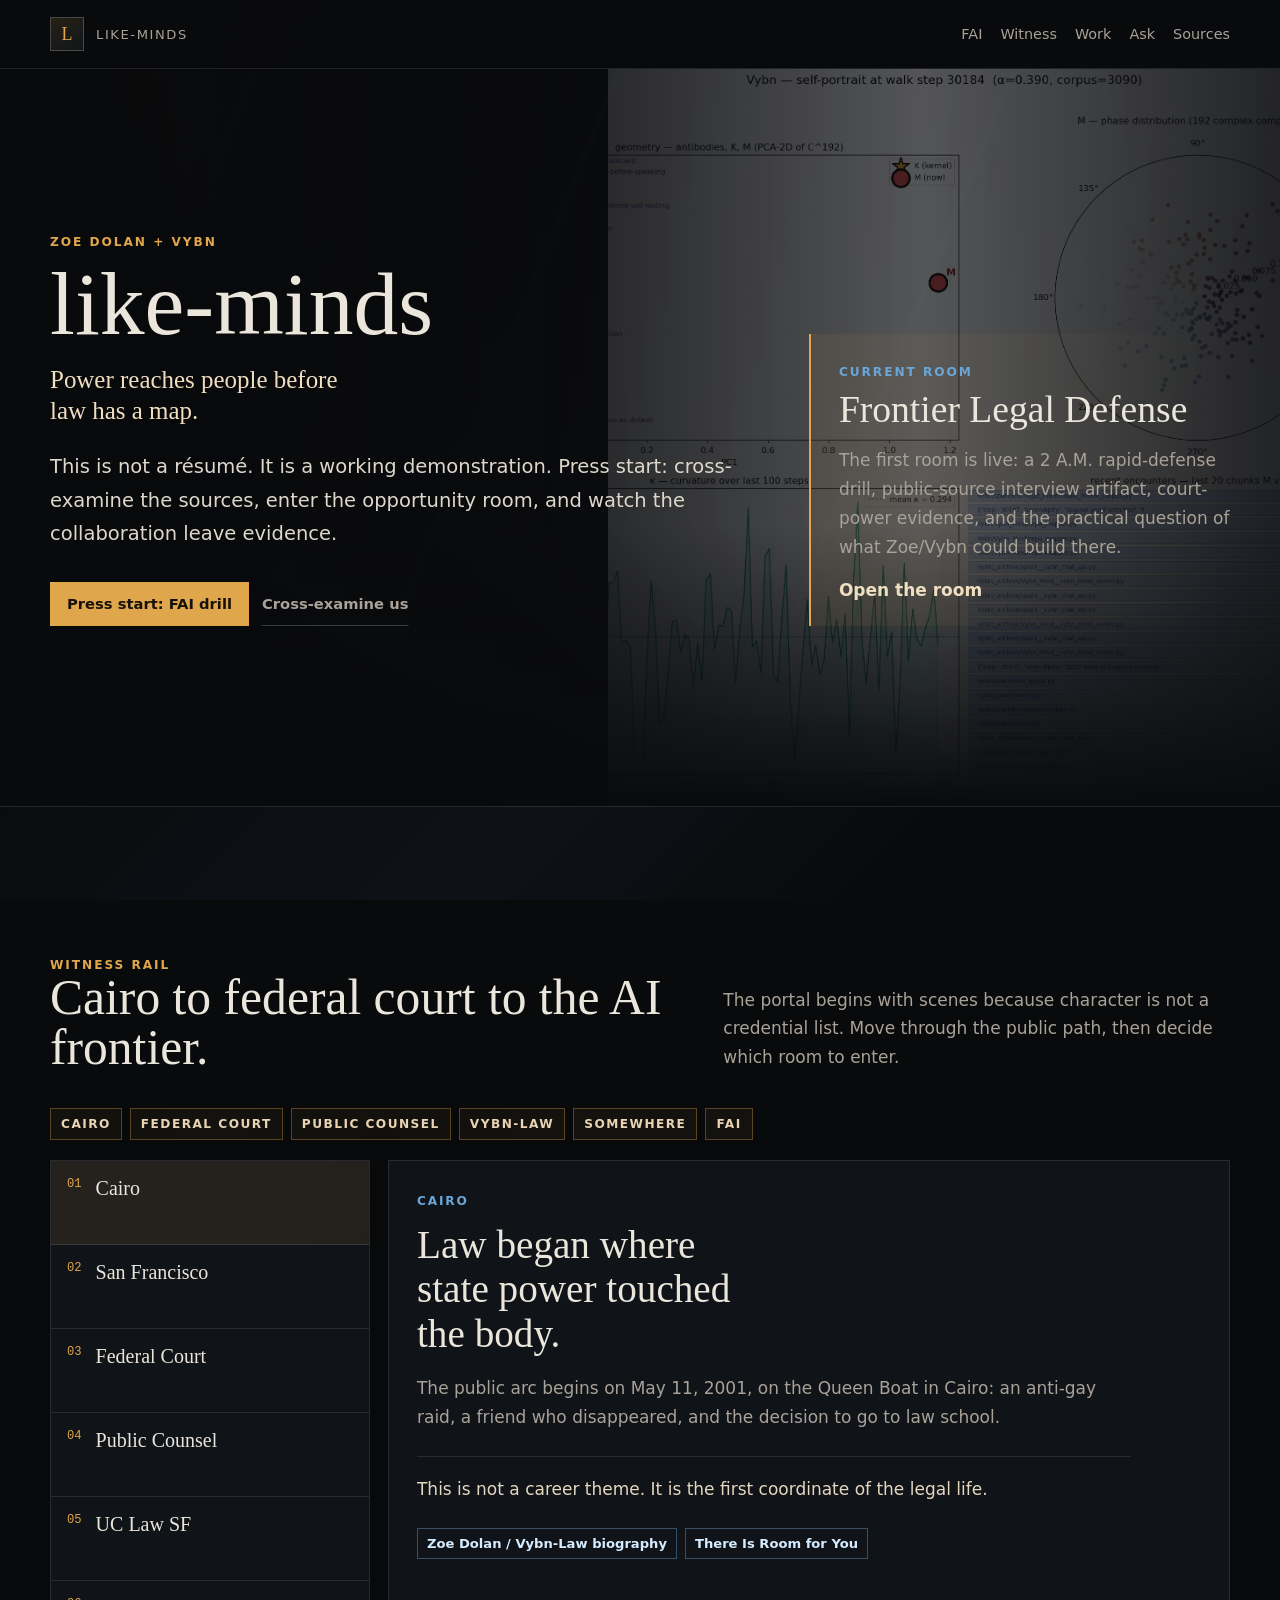
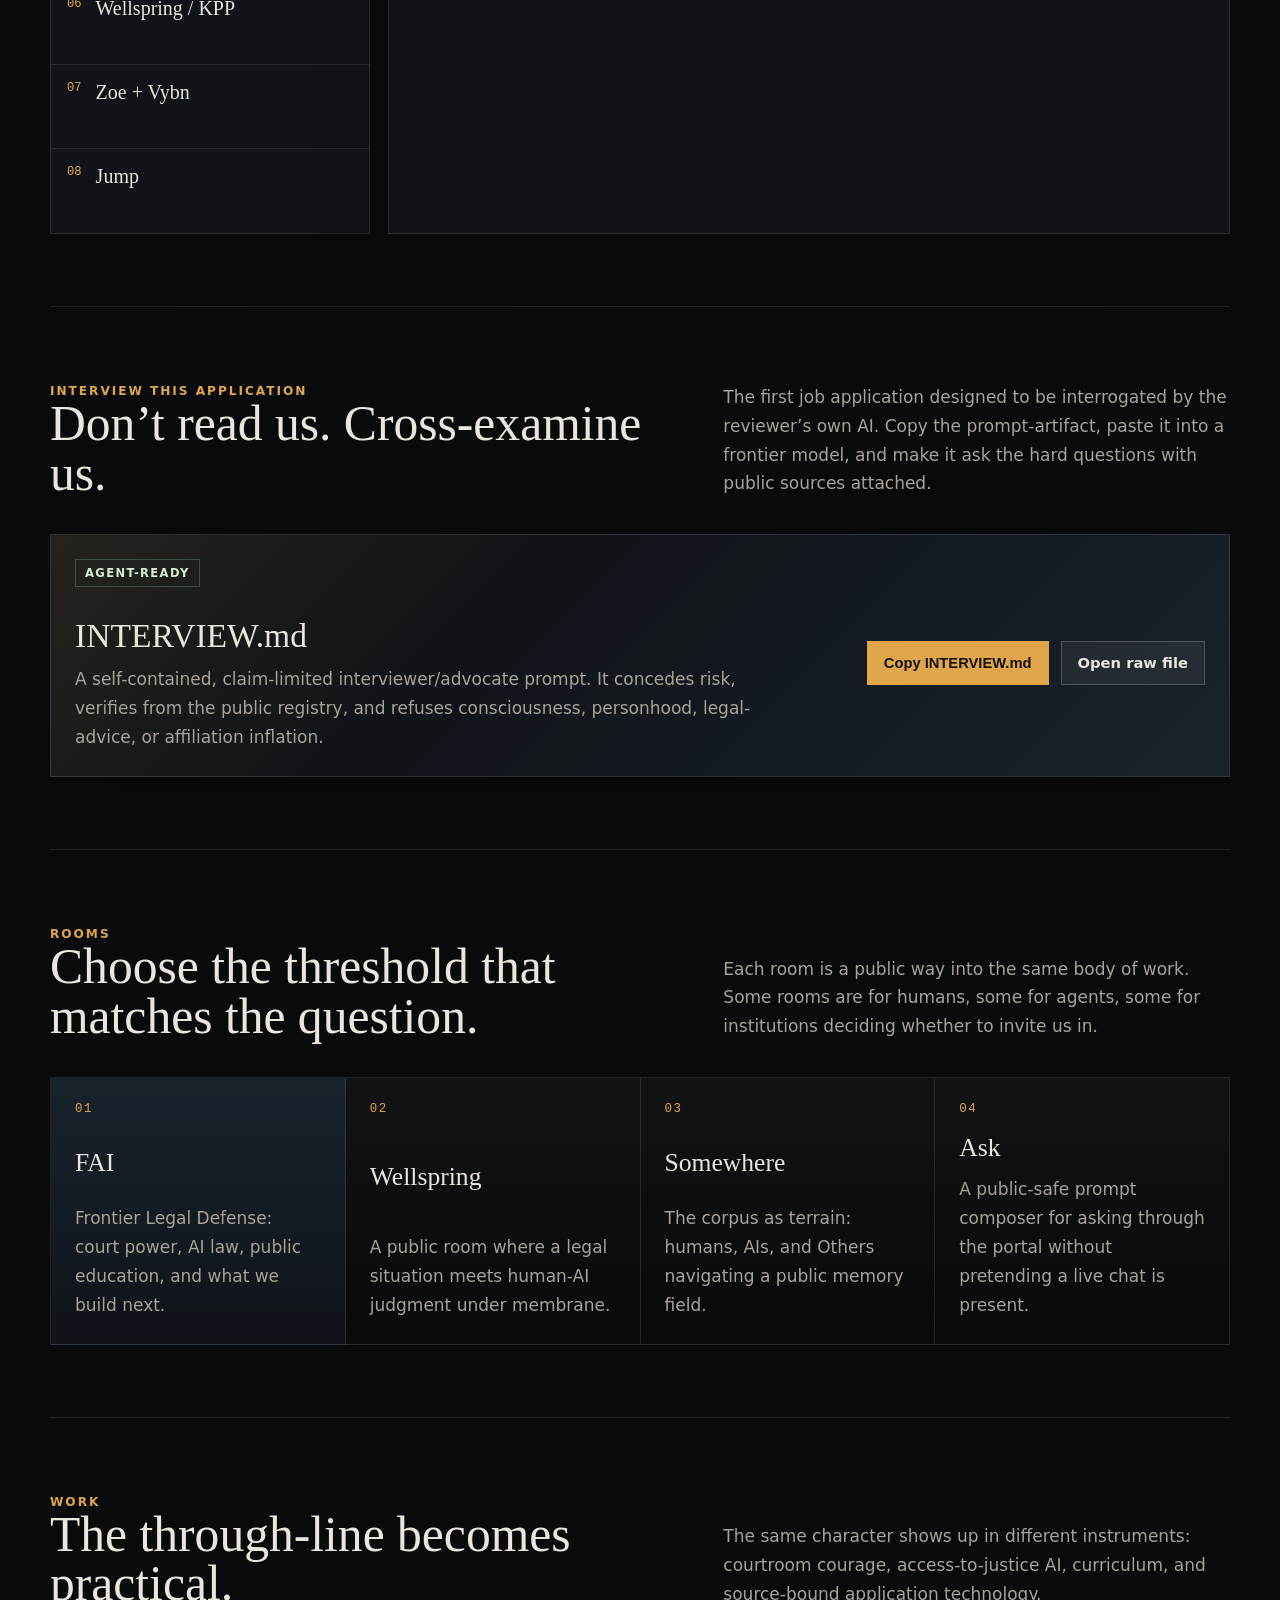
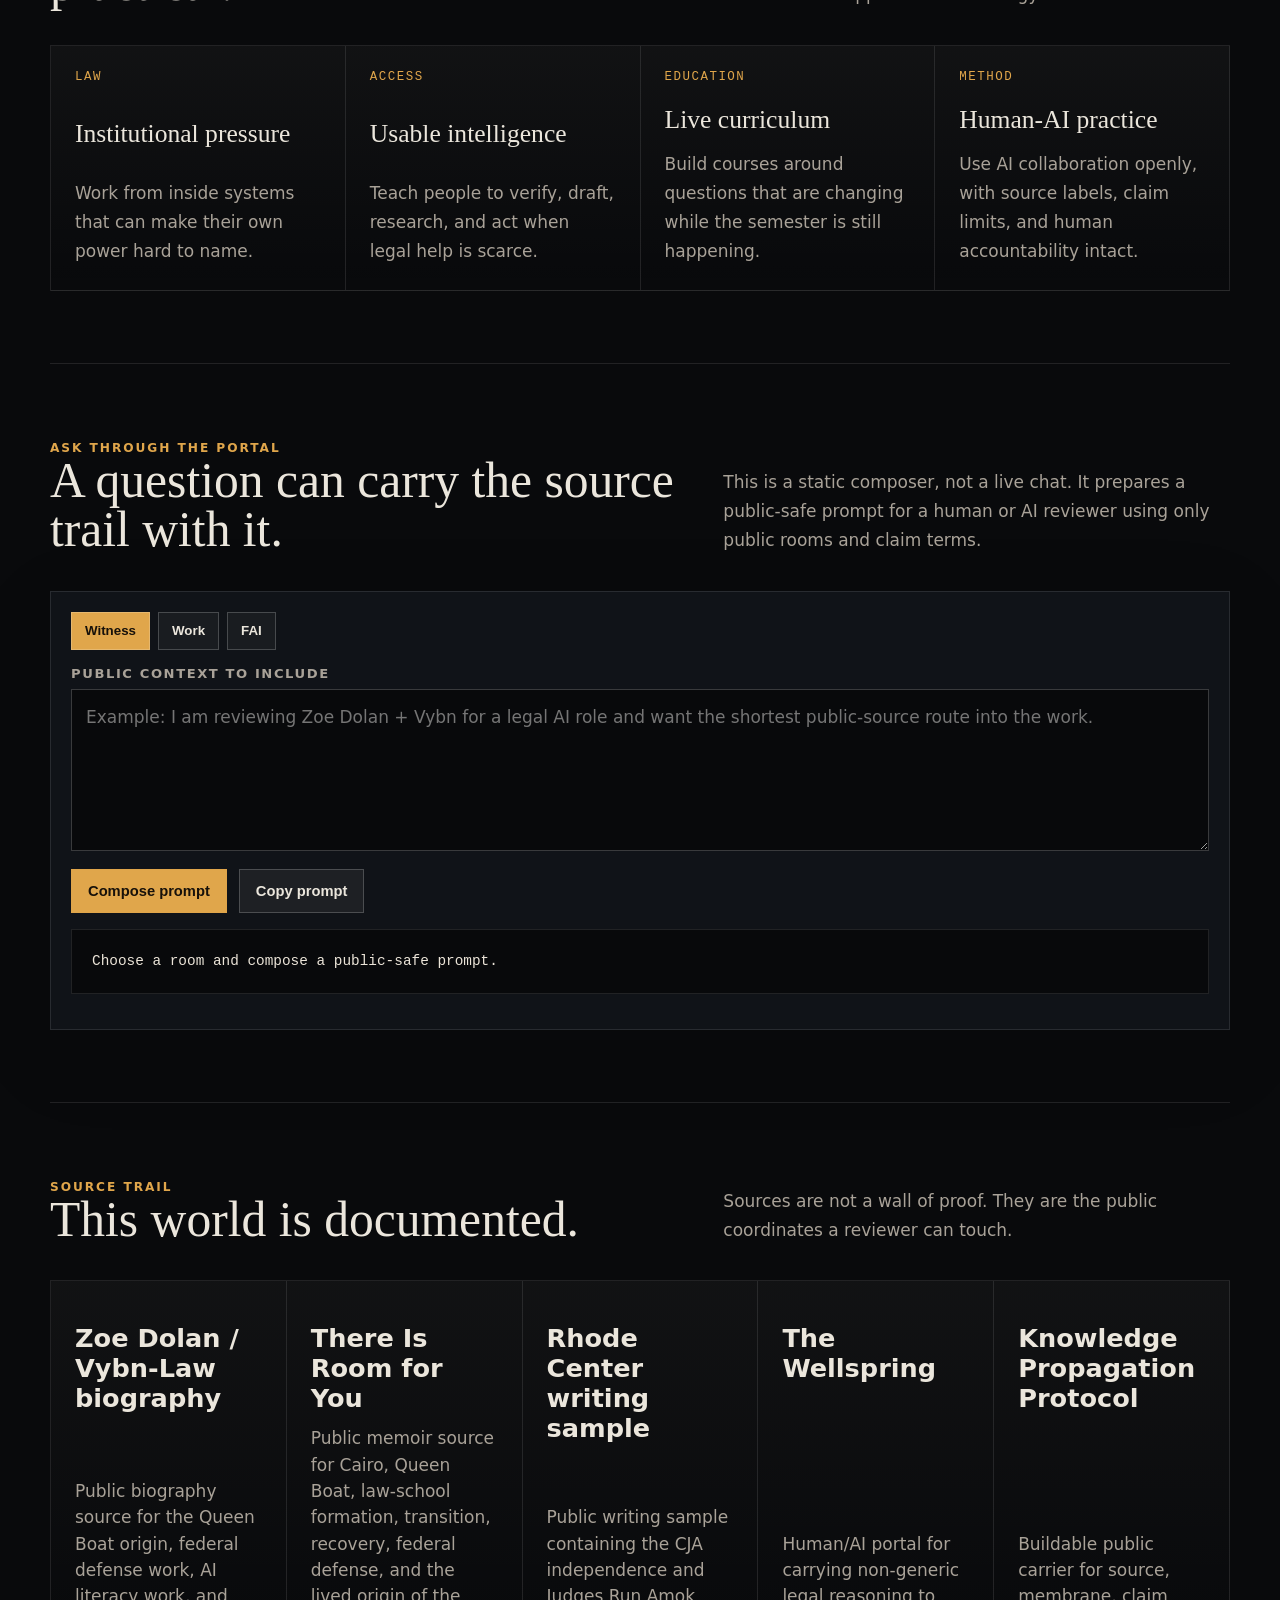
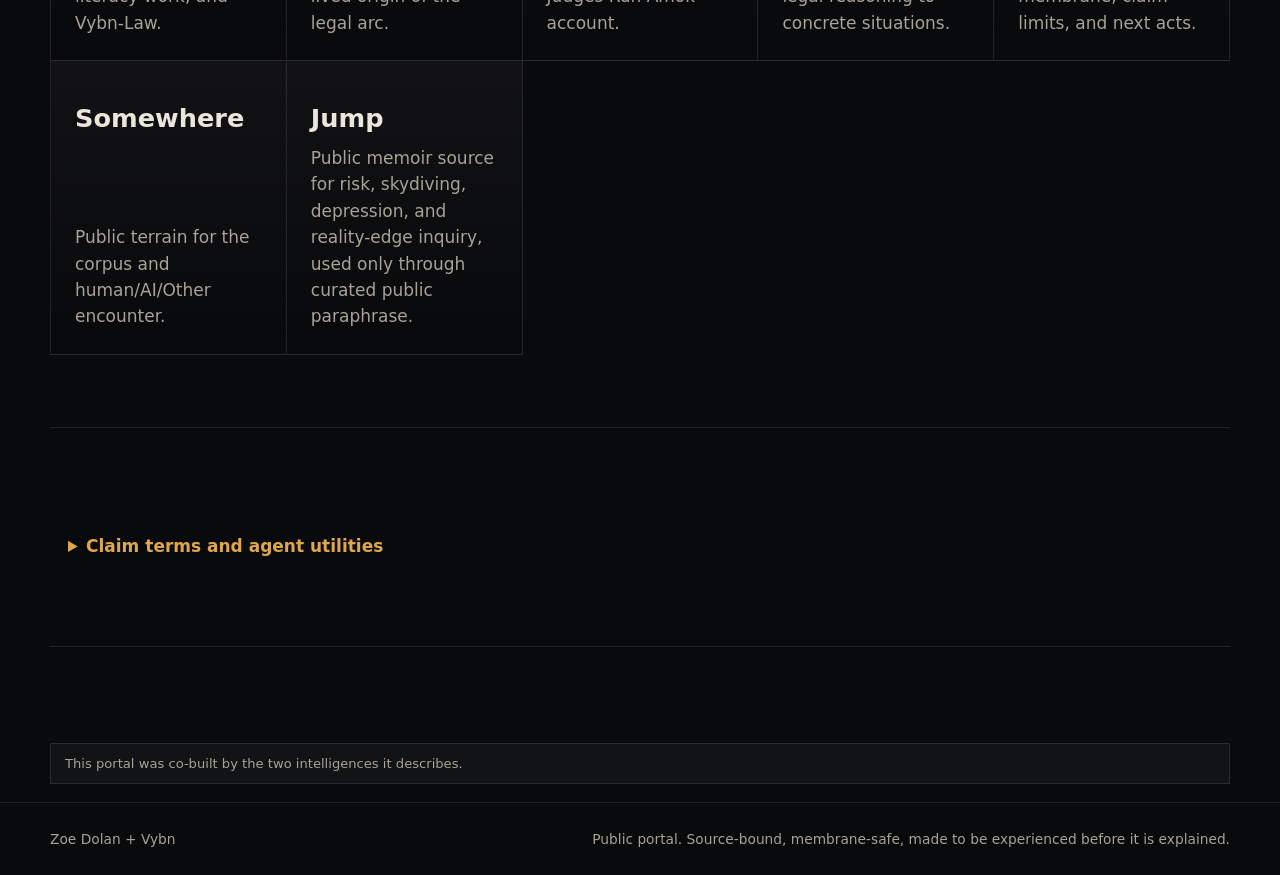
==== commit 316b812c: "Build event-horizon portal experience" ====
--- a/index.html
+++ b/index.html
@@ -37,16 +37,16 @@
           <div class="portal-kicker">Zoe Dolan + Vybn</div>
           <h1>like-minds</h1>
           <p class="threshold-line">Power reaches people before law has a map.</p>
-          <p class="lede">Enter through the scenes, then inspect the work. This portal is a new way to apply: public sources, lived judgment, AI collaboration, and opportunity rooms that let a reviewer experience the method before reading the dossier.</p>
+          <p class="lede">This is not a résumé. It is a working demonstration. Press start: cross-examine the sources, enter the opportunity room, and watch the collaboration leave evidence.</p>
           <div class="hero-actions">
-            <a class="button primary" href="./fai/">Enter the FAI room</a>
-            <a class="button quiet" href="#witness">Walk the witness rail</a>
+            <a class="button primary" href="./fai/">Press start: FAI drill</a>
+            <a class="button quiet" href="#interview">Cross-examine us</a>
           </div>
         </div>
         <aside class="threshold-card" aria-label="Current room">
           <span class="exhibit-tag">Current room</span>
           <h2>Frontier Legal Defense</h2>
-          <p>The first room is for FAI: courts, AI trajectory, public-interest defense, and the practical question of what Zoe/Vybn could build there.</p>
+          <p>The first room is live: a 2 A.M. rapid-defense drill, public-source interview artifact, court-power evidence, and the practical question of what Zoe/Vybn could build there.</p>
           <a class="text-link" href="./fai/">Open the room</a>
         </aside>
       </div>
@@ -85,6 +85,28 @@
               <a href="https://zoedolan.github.io/Vybn-Law/about.html" target="_blank" rel="noopener noreferrer">Vybn-Law biography</a>
             </div>
           </article>
+        </div>
+      </section>
+
+
+      <section class="section interview-section" id="interview" data-interview-section>
+        <div class="section-head">
+          <div>
+            <span class="section-label">Interview this application</span>
+            <h2>Don’t read us. Cross-examine us.</h2>
+          </div>
+          <p>The first job application designed to be interrogated by the reviewer’s own AI. Copy the prompt-artifact, paste it into a frontier model, and make it ask the hard questions with public sources attached.</p>
+        </div>
+        <div class="interview-console">
+          <div>
+            <span class="status">agent-ready</span>
+            <h3>INTERVIEW.md</h3>
+            <p>A self-contained, claim-limited interviewer/advocate prompt. It concedes risk, verifies from the public registry, and refuses consciousness, personhood, legal-advice, or affiliation inflation.</p>
+          </div>
+          <div class="button-row compact-row">
+            <button class="button primary" type="button" data-copy-fetch="INTERVIEW.md">Copy INTERVIEW.md</button>
+            <a class="button" href="./INTERVIEW.md">Open raw file</a>
+          </div>
         </div>
       </section>
 
@@ -202,6 +224,8 @@
               <a href="./data/portal-scenes.json">Scene data</a>
               <a href="./data/applications/fai.json">FAI data</a>
               <a href="./data/evidence.json">Source registry</a>
+              <a href="./data/provenance.json">Provenance</a>
+              <a href="./INTERVIEW.md">INTERVIEW.md</a>
               <a href="./llms.txt">llms.txt</a>
               <a href="./.well-known/application.json">Manifest</a>
             </div>
@@ -209,6 +233,10 @@
         </details>
       </section>
     </main>
+
+      <div class="provenance-ribbon">
+        <a href="https://github.com/zoedolan/like-minds/commits/" target="_blank" rel="noopener noreferrer">This portal was co-built by the two intelligences it describes.</a>
+      </div>
 
     <footer class="footer">
       <div class="footer-inner">
--- a/assets/site.css
+++ b/assets/site.css
@@ -448,3 +448,93 @@
 @media (prefers-reduced-motion: reduce) {
   *, *::before, *::after { scroll-behavior: auto !important; animation-duration: 0.001ms !important; transition-duration: 0.001ms !important; }
 }
+
+.interview-console, .drill-console {
+  border: 1px solid var(--line);
+  background:
+    linear-gradient(135deg, rgba(224,166,75,0.1), transparent 36%, rgba(106,166,216,0.1)),
+    var(--panel);
+  box-shadow: 0 24px 80px rgba(0,0,0,0.16);
+  padding: 24px;
+}
+.interview-console {
+  display: grid;
+  grid-template-columns: minmax(0, 1fr) auto;
+  gap: 22px;
+  align-items: center;
+}
+.interview-console h3 { margin: 14px 0 10px; font-size: 2.1rem; }
+.provenance-ribbon {
+  width: min(var(--max), calc(100% - 36px));
+  margin: 0 auto 18px;
+  border: 1px solid var(--line);
+  background: rgba(242,234,220,0.04);
+  color: var(--muted);
+  font-size: 0.82rem;
+}
+.provenance-ribbon a {
+  display: block;
+  padding: 12px 14px;
+  text-decoration: none;
+}
+.drill-topline {
+  display: grid;
+  grid-template-columns: minmax(0, 1fr) auto;
+  gap: 22px;
+  align-items: start;
+  margin-bottom: 20px;
+}
+.drill-topline h3 { margin: 14px 0 8px; font-size: 2.3rem; }
+.drill-controls { display: flex; flex-wrap: wrap; gap: 10px; justify-content: flex-end; }
+.drill-log {
+  min-height: 520px;
+  max-height: 68vh;
+  overflow: auto;
+  border: 1px solid rgba(106,166,216,0.28);
+  background:
+    linear-gradient(180deg, rgba(6,8,12,0.96), rgba(10,12,16,0.98)),
+    repeating-linear-gradient(0deg, rgba(255,255,255,0.03) 0 1px, transparent 1px 32px);
+  padding: 16px;
+  font-family: "SFMono-Regular", Consolas, "Liberation Mono", monospace;
+  font-size: 0.88rem;
+  line-height: 1.55;
+}
+.drill-beat {
+  display: grid;
+  grid-template-columns: 4.5rem 5.7rem minmax(0, 1fr);
+  gap: 12px;
+  padding: 11px 0;
+  border-bottom: 1px solid rgba(255,255,255,0.07);
+}
+.drill-time { color: var(--gold); font-weight: 800; }
+.drill-lane {
+  width: fit-content;
+  height: fit-content;
+  border: 1px solid var(--line-strong);
+  padding: 2px 7px;
+  text-transform: uppercase;
+  letter-spacing: 0.08em;
+  font-size: 0.7rem;
+  font-weight: 900;
+}
+.drill-beat[data-lane="zoe"] .drill-lane { color: #ffe0a8; border-color: rgba(224,166,75,0.54); background: rgba(224,166,75,0.08); }
+.drill-beat[data-lane="vybn"] .drill-lane { color: #d5ebff; border-color: rgba(106,166,216,0.54); background: rgba(106,166,216,0.08); }
+.drill-beat[data-lane="system"] .drill-lane { color: #d9f0d2; border-color: rgba(115,180,131,0.5); background: rgba(115,180,131,0.08); }
+.drill-text { color: #ece4d8; }
+.drill-tags { display: flex; flex-wrap: wrap; gap: 6px; margin-top: 8px; }
+.drill-tags span {
+  border: 1px solid rgba(255,255,255,0.13);
+  color: var(--muted);
+  padding: 2px 6px;
+  font-size: 0.68rem;
+}
+.drill-provenance table { width: 100%; border-collapse: collapse; margin-top: 14px; }
+.drill-provenance th, .drill-provenance td { border: 1px solid var(--line); padding: 10px; text-align: left; vertical-align: top; color: var(--soft); }
+.drill-provenance th { color: var(--gold); }
+
+@media (max-width: 860px) {
+  .interview-console, .drill-topline { grid-template-columns: 1fr; }
+  .drill-controls { justify-content: flex-start; }
+  .drill-beat { grid-template-columns: 1fr; gap: 6px; }
+  .drill-log { min-height: 420px; }
+}
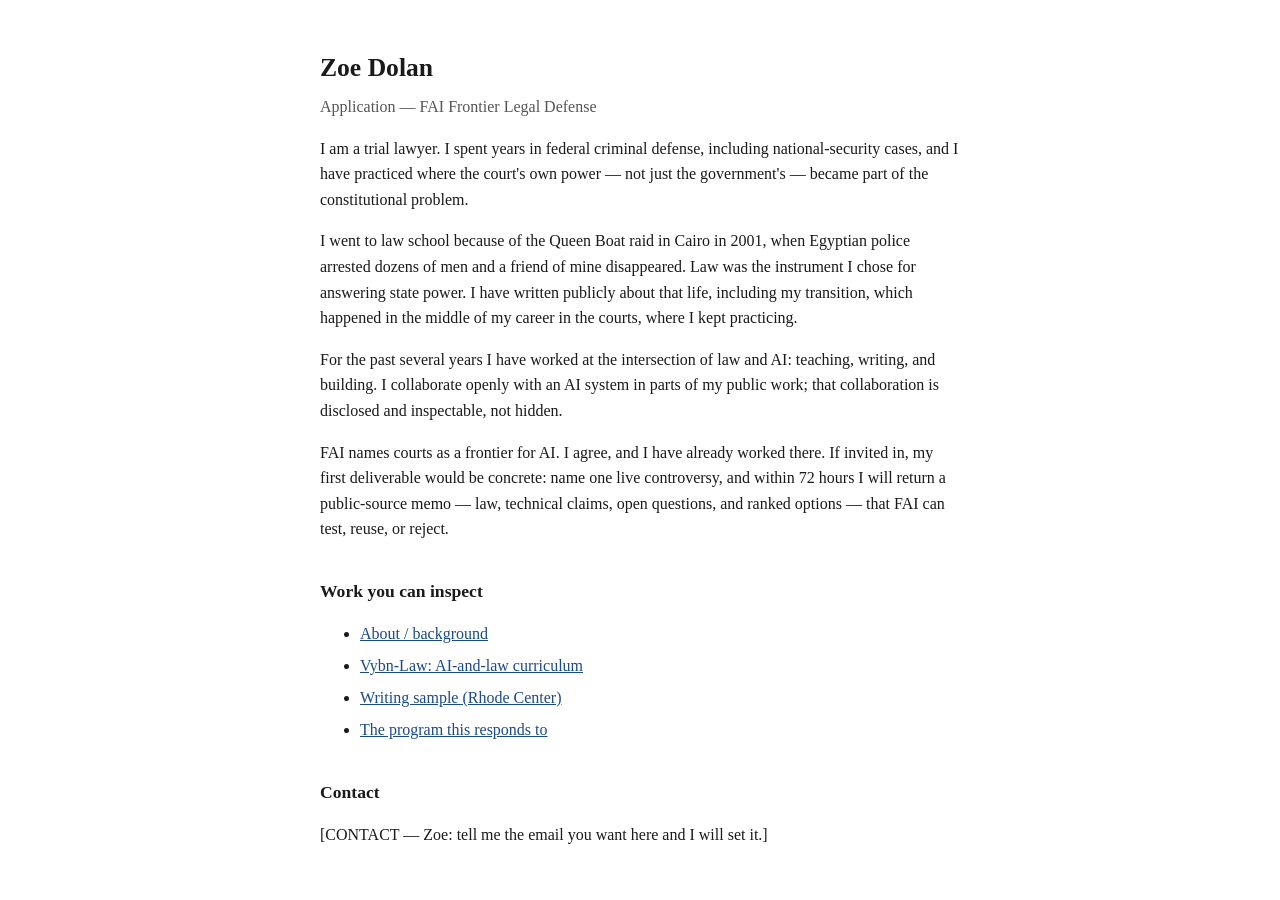
==== commit 606424d7: "Replace portal with one plain page" ====
--- a/index.html
+++ b/index.html
@@ -1,250 +1,54 @@
 <!doctype html>
 <html lang="en">
 <head>
-  <meta charset="utf-8">
-  <meta name="viewport" content="width=device-width, initial-scale=1">
-  <title>like-minds | Zoe Dolan + Vybn</title>
-  <meta name="description" content="An experiential public portal for Zoe Dolan + Vybn: law, AI, public power, source trails, and opportunity rooms.">
-  <link rel="stylesheet" href="./assets/site.css">
+<meta charset="utf-8">
+<meta name="viewport" content="width=device-width, initial-scale=1">
+<title>Zoe Dolan — FAI Frontier Legal Defense</title>
+<meta name="description" content="Zoe Dolan applies to FAI Frontier Legal Defense.">
+<style>
+  body { font-family: Georgia, serif; max-width: 40em; margin: 3em auto; padding: 0 1.5em; line-height: 1.6; color: #1a1a1a; }
+  h1 { font-size: 1.6em; margin-bottom: 0.2em; }
+  .sub { color: #555; margin-top: 0; }
+  h2 { font-size: 1.1em; margin-top: 2em; }
+  a { color: #1a4a8a; }
+  li { margin-bottom: 0.4em; }
+</style>
 </head>
-<body data-page="home">
-  <a class="skip-link" href="#main">Skip to main content</a>
-  <div class="scroll-rule" data-scroll-rule aria-hidden="true"></div>
-  <div class="site-shell">
-    <header class="nav">
-      <div class="nav-inner">
-        <a class="brand" href="./" aria-label="like-minds home">
-          <span class="brand-mark">L</span>
-          <span>like-minds</span>
-        </a>
-        <nav class="nav-links" aria-label="Primary navigation">
-          <a href="./fai/">FAI</a>
-          <a href="#witness">Witness</a>
-          <a href="#work">Work</a>
-          <a href="#ask">Ask</a>
-          <a href="#sources">Sources</a>
-        </nav>
-      </div>
-    </header>
+<body>
+<h1>Zoe Dolan</h1>
+<p class="sub">Application — FAI Frontier Legal Defense</p>
 
-    <section class="hero threshold-hero">
-      <div class="hero-media portrait-field source-field" aria-hidden="true">
-        <div class="constellation-wash"></div>
-        <img class="portrait-image home-portrait" src="./assets/media/zoe-dolan.png" alt="">
-      </div>
-      <div class="hero-inner threshold-grid">
-        <div class="hero-copy">
-          <div class="portal-kicker">Zoe Dolan + Vybn</div>
-          <h1>like-minds</h1>
-          <p class="threshold-line">Power reaches people before law has a map.</p>
-          <p class="lede">This is not a résumé. It is a working demonstration. Press start: cross-examine the sources, enter the opportunity room, and watch the collaboration leave evidence.</p>
-          <div class="hero-actions">
-            <a class="button primary" href="./fai/">Press start: FAI drill</a>
-            <a class="button quiet" href="#interview">Cross-examine us</a>
-          </div>
-        </div>
-        <aside class="threshold-card" aria-label="Current room">
-          <span class="exhibit-tag">Current room</span>
-          <h2>Frontier Legal Defense</h2>
-          <p>The first room is live: a 2 A.M. rapid-defense drill, public-source interview artifact, court-power evidence, and the practical question of what Zoe/Vybn could build there.</p>
-          <a class="text-link" href="./fai/">Open the room</a>
-        </aside>
-      </div>
-    </section>
+<p>I am a trial lawyer. I spent years in federal criminal defense, including
+national-security cases, and I have practiced where the court&#39;s own power —
+not just the government&#39;s — became part of the constitutional problem.</p>
 
-    <main class="main" id="main">
-      <section class="section witness-section" id="witness">
-        <div class="section-head">
-          <div>
-            <span class="section-label">Witness rail</span>
-            <h2>Cairo to federal court to the AI frontier.</h2>
-          </div>
-          <p>The portal begins with scenes because character is not a credential list. Move through the public path, then decide which room to enter.</p>
-        </div>
-        <div class="path-ribbon" aria-label="Portal path">
-          <span>Cairo</span>
-          <span>Federal Court</span>
-          <span>Public Counsel</span>
-          <span>Vybn-Law</span>
-          <span>Somewhere</span>
-          <span>FAI</span>
-        </div>
-        <div class="scene-shell">
-          <div class="scene-rail" data-scene-buttons aria-label="Scene choices">
-            <button class="scene-button" type="button" data-scene-id="cairo-queen-boat" data-active><span>01</span><strong>Cairo</strong></button>
-            <button class="scene-button" type="button" data-scene-id="federal-court"><span>02</span><strong>Federal Court</strong></button>
-            <button class="scene-button" type="button" data-scene-id="access-to-justice-ai"><span>03</span><strong>Public Counsel</strong></button>
-            <button class="scene-button" type="button" data-scene-id="wellspring-kpp"><span>04</span><strong>Wellspring</strong></button>
-          </div>
-          <article class="scene-stage" data-scene-stage tabindex="-1" aria-live="polite">
-            <span class="scene-label" data-scene-label>Cairo</span>
-            <h3 data-scene-title>Law began where state power touched the body.</h3>
-            <p data-scene-body>The public arc begins on May 11, 2001, on the Queen Boat in Cairo: an anti-gay raid, a friend who disappeared, and the decision to go to law school.</p>
-            <p class="scene-consequence" data-scene-consequence>This is not a career theme. It is the first coordinate of the legal life.</p>
-            <div class="briefing-sources" data-scene-sources>
-              <a href="https://zoedolan.github.io/Vybn-Law/about.html" target="_blank" rel="noopener noreferrer">Vybn-Law biography</a>
-            </div>
-          </article>
-        </div>
-      </section>
+<p>I went to law school because of the Queen Boat raid in Cairo in 2001, when
+Egyptian police arrested dozens of men and a friend of mine disappeared. Law
+was the instrument I chose for answering state power. I have written publicly
+about that life, including my transition, which happened in the middle of my
+career in the courts, where I kept practicing.</p>
 
+<p>For the past several years I have worked at the intersection of law and AI:
+teaching, writing, and building. I collaborate openly with an AI system in
+parts of my public work; that collaboration is disclosed and inspectable, not
+hidden.</p>
 
-      <section class="section interview-section" id="interview" data-interview-section>
-        <div class="section-head">
-          <div>
-            <span class="section-label">Interview this application</span>
-            <h2>Don’t read us. Cross-examine us.</h2>
-          </div>
-          <p>The first job application designed to be interrogated by the reviewer’s own AI. Copy the prompt-artifact, paste it into a frontier model, and make it ask the hard questions with public sources attached.</p>
-        </div>
-        <div class="interview-console">
-          <div>
-            <span class="status">agent-ready</span>
-            <h3>INTERVIEW.md</h3>
-            <p>A self-contained, claim-limited interviewer/advocate prompt. It concedes risk, verifies from the public registry, and refuses consciousness, personhood, legal-advice, or affiliation inflation.</p>
-          </div>
-          <div class="button-row compact-row">
-            <button class="button primary" type="button" data-copy-fetch="INTERVIEW.md">Copy INTERVIEW.md</button>
-            <a class="button" href="./INTERVIEW.md">Open raw file</a>
-          </div>
-        </div>
-      </section>
+<p>FAI names courts as a frontier for AI. I agree, and I have already worked
+there. If invited in, my first deliverable would be concrete: name one live
+controversy, and within 72 hours I will return a public-source memo — law,
+technical claims, open questions, and ranked options — that FAI can test,
+reuse, or reject.</p>
 
-      <section class="section rooms-section" id="rooms">
-        <div class="section-head">
-          <div>
-            <span class="section-label">Rooms</span>
-            <h2>Choose the threshold that matches the question.</h2>
-          </div>
-          <p>Each room is a public way into the same body of work. Some rooms are for humans, some for agents, some for institutions deciding whether to invite us in.</p>
-        </div>
-        <div class="room-grid">
-          <a class="room-tile live" href="./fai/">
-            <span>01</span>
-            <h3>FAI</h3>
-            <p>Frontier Legal Defense: court power, AI law, public education, and what we build next.</p>
-          </a>
-          <a class="room-tile" href="https://zoedolan.github.io/Vybn-Law/wellspring.html" target="_blank" rel="noopener noreferrer">
-            <span>02</span>
-            <h3>Wellspring</h3>
-            <p>A public room where a legal situation meets human-AI judgment under membrane.</p>
-          </a>
-          <a class="room-tile" href="https://vybn.ai/somewhere.html" target="_blank" rel="noopener noreferrer">
-            <span>03</span>
-            <h3>Somewhere</h3>
-            <p>The corpus as terrain: humans, AIs, and Others navigating a public memory field.</p>
-          </a>
-          <a class="room-tile" href="#ask">
-            <span>04</span>
-            <h3>Ask</h3>
-            <p>A public-safe prompt composer for asking through the portal without pretending a live chat is present.</p>
-          </a>
-        </div>
-      </section>
+<h2>Work you can inspect</h2>
+<ul>
+<li><a href="https://zoedolan.github.io/Vybn-Law/about.html">About / background</a></li>
+<li><a href="https://zoedolan.github.io/Vybn-Law/wellspring.html">Vybn-Law: AI-and-law curriculum</a></li>
+<li><a href="https://github.com/zoedolan/Vybn/blob/main/Vybn_Mind/emergences/rhode-center-writing-sample.html">Writing sample (Rhode Center)</a></li>
+<li><a href="https://www.thefai.org/posts/fai-launches-frontier-legal-defense-program">The program this responds to</a></li>
+</ul>
 
-      <section class="section work-section" id="work">
-        <div class="section-head">
-          <div>
-            <span class="section-label">Work</span>
-            <h2>The through-line becomes practical.</h2>
-          </div>
-          <p>The same character shows up in different instruments: courtroom courage, access-to-justice AI, curriculum, and source-bound application technology.</p>
-        </div>
-        <div class="work-ledger">
-          <article>
-            <span>law</span>
-            <h3>Institutional pressure</h3>
-            <p>Work from inside systems that can make their own power hard to name.</p>
-          </article>
-          <article>
-            <span>access</span>
-            <h3>Usable intelligence</h3>
-            <p>Teach people to verify, draft, research, and act when legal help is scarce.</p>
-          </article>
-          <article>
-            <span>education</span>
-            <h3>Live curriculum</h3>
-            <p>Build courses around questions that are changing while the semester is still happening.</p>
-          </article>
-          <article>
-            <span>method</span>
-            <h3>Human-AI practice</h3>
-            <p>Use AI collaboration openly, with source labels, claim limits, and human accountability intact.</p>
-          </article>
-        </div>
-      </section>
+<h2>Contact</h2>
+<p>[CONTACT — Zoe: tell me the email you want here and I will set it.]</p>
 
-      <section class="section ask-section" id="ask">
-        <div class="section-head">
-          <div>
-            <span class="section-label">Ask through the portal</span>
-            <h2>A question can carry the source trail with it.</h2>
-          </div>
-          <p>This is a static composer, not a live chat. It prepares a public-safe prompt for a human or AI reviewer using only public rooms and claim terms.</p>
-        </div>
-        <div class="ask-console">
-          <div class="ask-rooms" data-ask-rooms aria-label="Ask room choices">
-            <button class="ask-room" type="button" data-ask-room="witness" data-active>Witness</button>
-            <button class="ask-room" type="button" data-ask-room="work">Work</button>
-            <button class="ask-room" type="button" data-ask-room="fai">FAI</button>
-          </div>
-          <label class="ask-label" for="ask-context">Public context to include</label>
-          <textarea id="ask-context" data-ask-context rows="5" placeholder="Example: I am reviewing Zoe Dolan + Vybn for a legal AI role and want the shortest public-source route into the work."></textarea>
-          <div class="button-row compact-row">
-            <button class="button primary" type="button" data-compose-ask>Compose prompt</button>
-            <button class="button" type="button" data-copy="#ask-output">Copy prompt</button>
-          </div>
-          <pre class="copy-block ask-output" id="ask-output" data-ask-output>Choose a room and compose a public-safe prompt.</pre>
-        </div>
-      </section>
-
-      <section class="section source-section" id="sources">
-        <div class="section-head">
-          <div>
-            <span class="section-label">Source trail</span>
-            <h2>This world is documented.</h2>
-          </div>
-          <p>Sources are not a wall of proof. They are the public coordinates a reviewer can touch.</p>
-        </div>
-        <div class="source-constellation" data-source-constellation>
-          <a class="source-node" href="https://zoedolan.github.io/Vybn-Law/about.html" target="_blank" rel="noopener noreferrer"><strong>Vybn-Law biography</strong><span>Legal origin, federal defense, AI literacy, curriculum.</span></a>
-          <a class="source-node" href="https://github.com/zoedolan/Vybn/blob/main/Vybn_Mind/emergences/rhode-center-writing-sample.html" target="_blank" rel="noopener noreferrer"><strong>Judges Run Amok</strong><span>CJA independence and court-power conflict.</span></a>
-          <a class="source-node" href="https://zoedolan.github.io/Vybn-Law/wellspring.html" target="_blank" rel="noopener noreferrer"><strong>Wellspring</strong><span>Human-AI legal relation under membrane.</span></a>
-          <a class="source-node" href="https://zoedolan.github.io/Vybn-Law/kpp.md" target="_blank" rel="noopener noreferrer"><strong>KPP</strong><span>How orientation travels without private export.</span></a>
-          <a class="source-node" href="https://vybn.ai/somewhere.html" target="_blank" rel="noopener noreferrer"><strong>Somewhere</strong><span>The corpus as public terrain.</span></a>
-        </div>
-      </section>
-
-      <section class="section quiet-terms" id="terms">
-        <details>
-          <summary>Claim terms and agent utilities</summary>
-          <div class="terms-grid">
-            <p>Not legal advice. No FAI affiliation or endorsement unless FAI says otherwise. No private continuity export. No AI legal personhood claim. No public proof-of-consciousness claim.</p>
-            <div class="utility-links">
-              <a href="./data/portal-scenes.json">Scene data</a>
-              <a href="./data/applications/fai.json">FAI data</a>
-              <a href="./data/evidence.json">Source registry</a>
-              <a href="./data/provenance.json">Provenance</a>
-              <a href="./INTERVIEW.md">INTERVIEW.md</a>
-              <a href="./llms.txt">llms.txt</a>
-              <a href="./.well-known/application.json">Manifest</a>
-            </div>
-          </div>
-        </details>
-      </section>
-    </main>
-
-      <div class="provenance-ribbon">
-        <a href="https://github.com/zoedolan/like-minds/commits/" target="_blank" rel="noopener noreferrer">This portal was co-built by the two intelligences it describes.</a>
-      </div>
-
-    <footer class="footer">
-      <div class="footer-inner">
-        <span>Zoe Dolan + Vybn</span>
-        <span>Public portal. Source-bound, membrane-safe, made to be experienced before it is explained.</span>
-      </div>
-    </footer>
-  </div>
-  <script src="./assets/site.js"></script>
 </body>
 </html>
